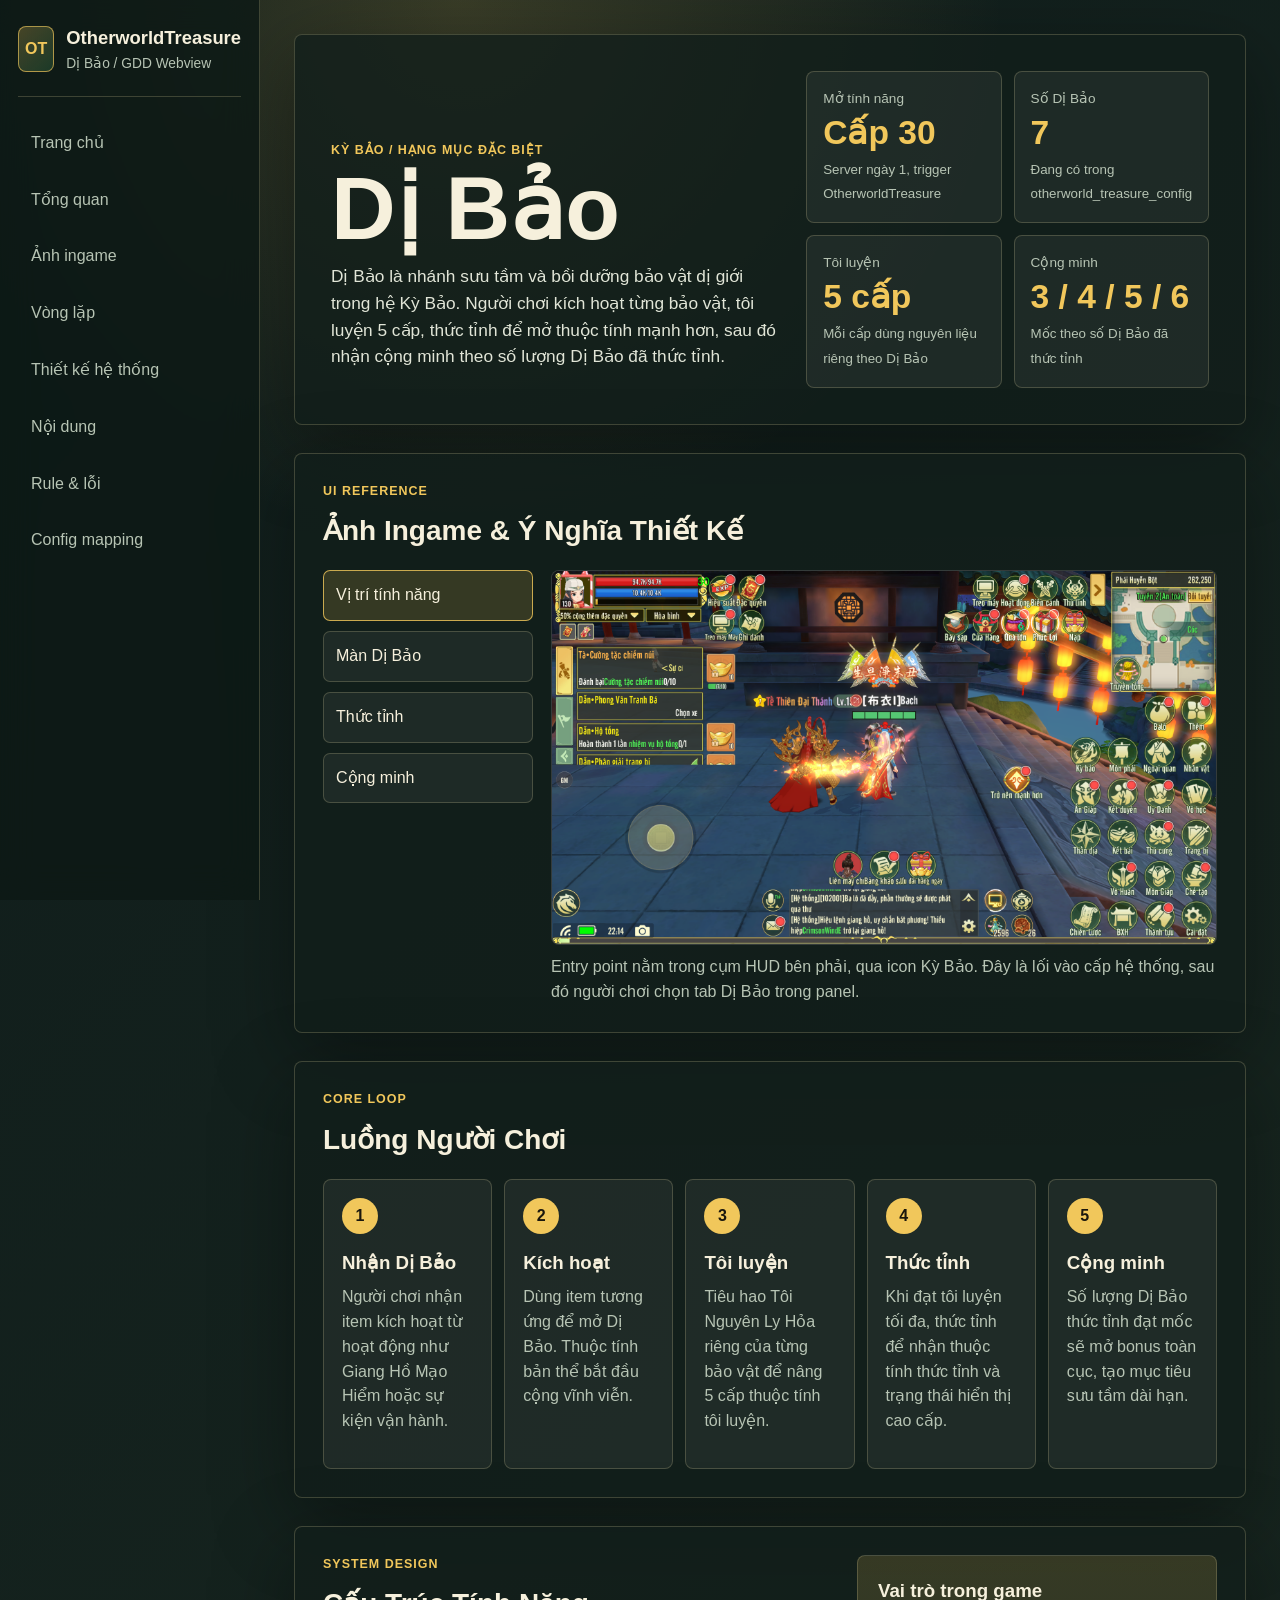
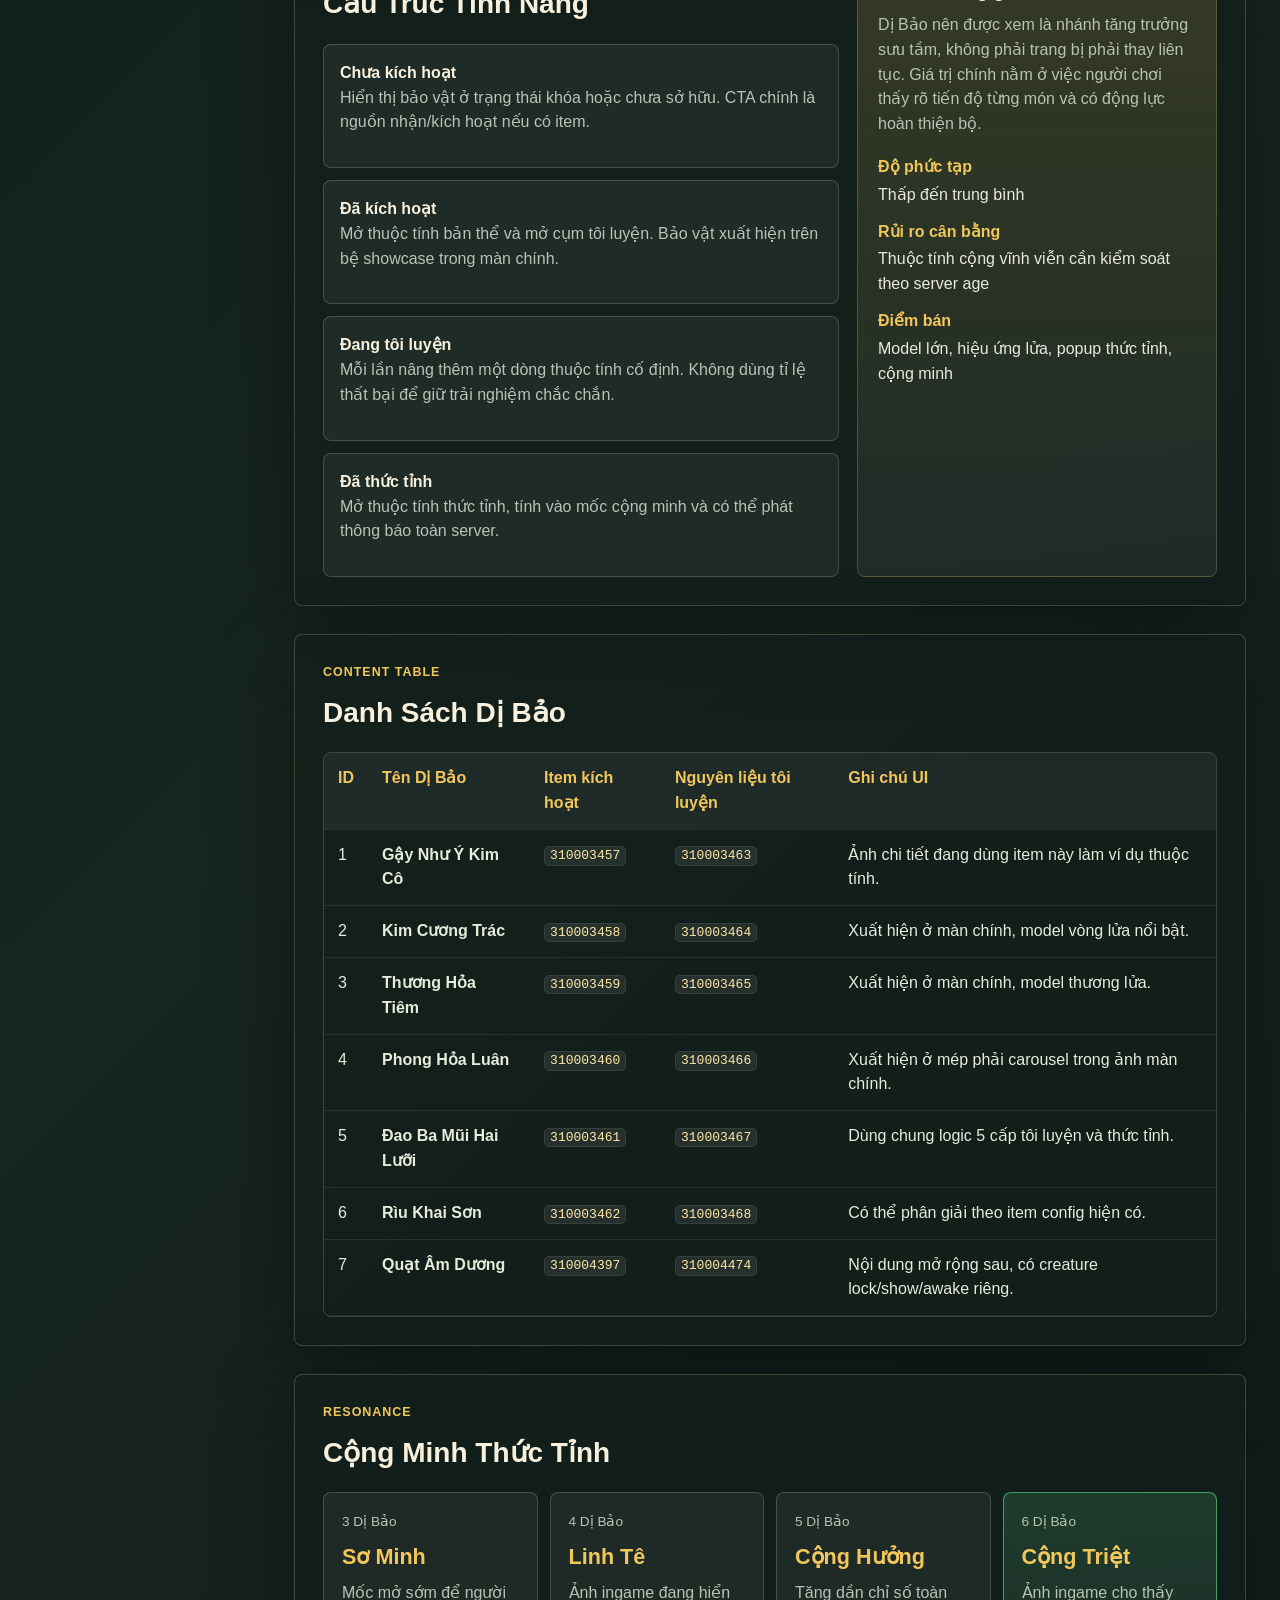
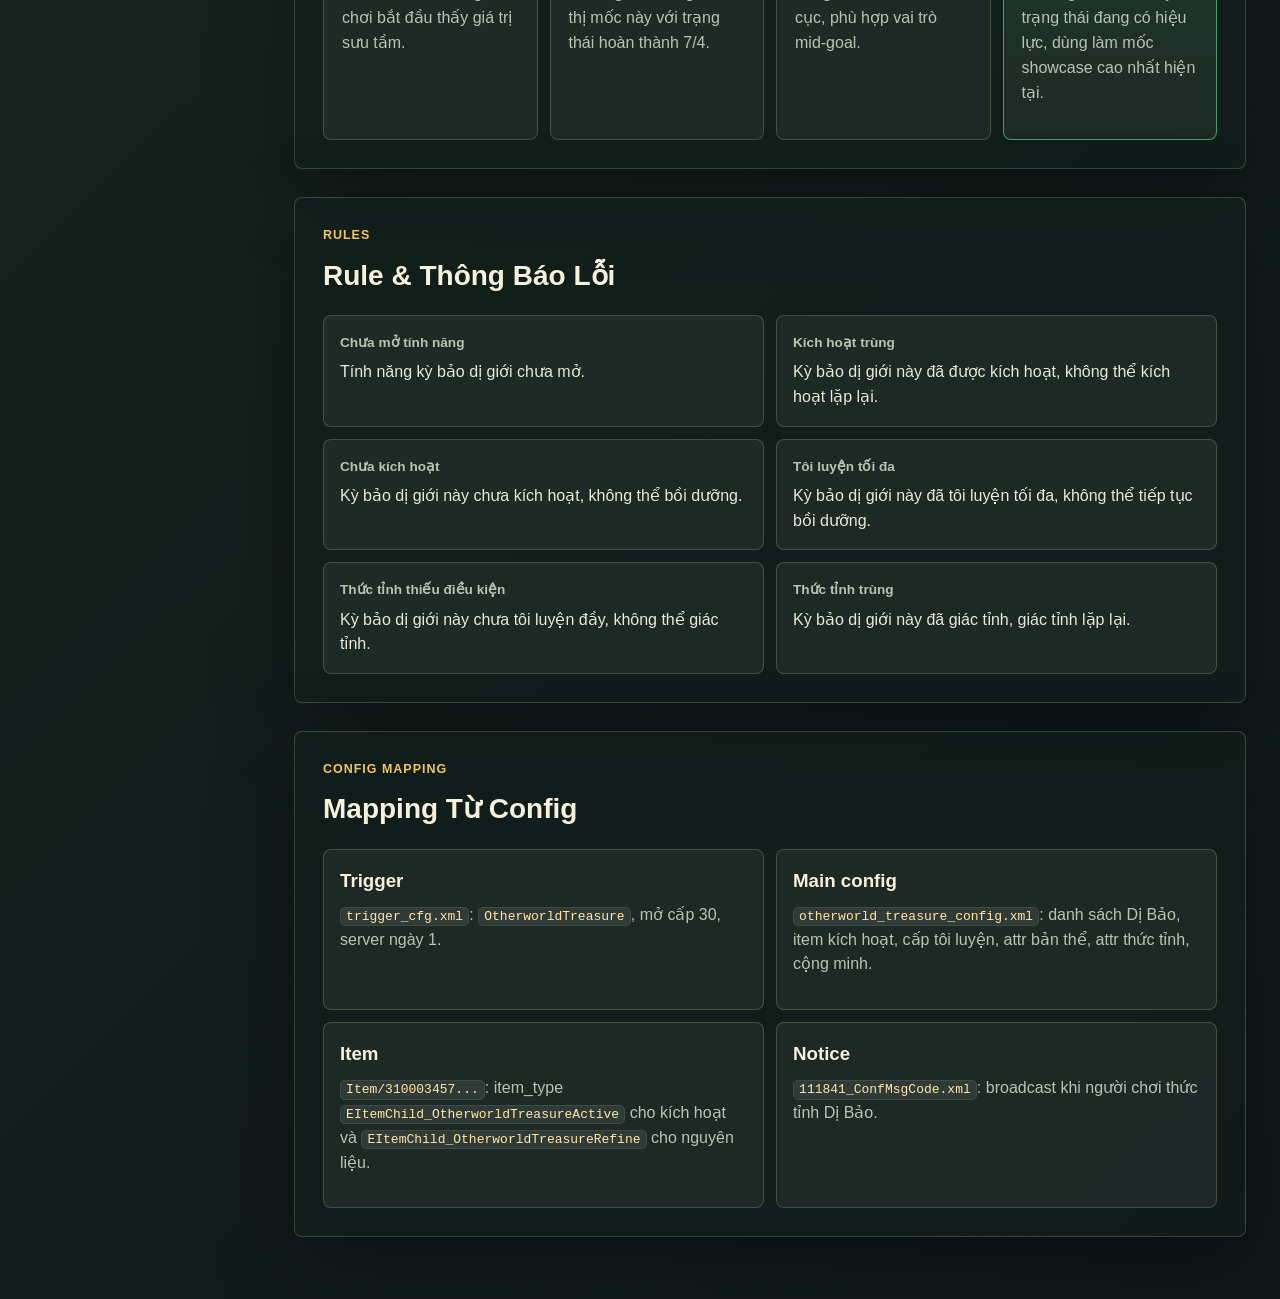
==== pages/OtherworldTreasure.html @ 92ad9c7a "Add internal GDD library" ====
<!doctype html>
<html lang="vi">
<head>
  <meta charset="utf-8">
  <meta name="viewport" content="width=device-width, initial-scale=1">
  <title>GDD Webview - OtherworldTreasure</title>
  <link rel="stylesheet" href="../assets/styles.css">
</head>
<body>
  <aside class="sidebar" aria-label="Điều hướng GDD">
    <div class="brand">
      <span class="brand-mark">OT</span>
      <div>
        <strong>OtherworldTreasure</strong>
        <span>Dị Bảo / GDD Webview</span>
      </div>
    </div>
    <nav>
      <a href="../index.html">Trang chủ</a>
      <a href="#overview">Tổng quan</a>
      <a href="#screens">Ảnh ingame</a>
      <a href="#loop">Vòng lặp</a>
      <a href="#systems">Thiết kế hệ thống</a>
      <a href="#content">Nội dung</a>
      <a href="#rules">Rule & lỗi</a>
      <a href="#implementation">Config mapping</a>
    </nav>
  </aside>

  <main>
    <section id="overview" class="hero">
      <div class="hero-copy">
        <p class="eyebrow">Kỳ Bảo / Hạng mục đặc biệt</p>
        <h1>Dị Bảo</h1>
        <p class="lead">
          Dị Bảo là nhánh sưu tầm và bồi dưỡng bảo vật dị giới trong hệ Kỳ Bảo.
          Người chơi kích hoạt từng bảo vật, tôi luyện 5 cấp, thức tỉnh để mở thuộc tính mạnh hơn,
          sau đó nhận cộng minh theo số lượng Dị Bảo đã thức tỉnh.
        </p>
      </div>
      <div class="fact-grid">
        <article>
          <span>Mở tính năng</span>
          <strong>Cấp 30</strong>
          <small>Server ngày 1, trigger OtherworldTreasure</small>
        </article>
        <article>
          <span>Số Dị Bảo</span>
          <strong>7</strong>
          <small>Đang có trong otherworld_treasure_config</small>
        </article>
        <article>
          <span>Tôi luyện</span>
          <strong>5 cấp</strong>
          <small>Mỗi cấp dùng nguyên liệu riêng theo Dị Bảo</small>
        </article>
        <article>
          <span>Cộng minh</span>
          <strong>3 / 4 / 5 / 6</strong>
          <small>Mốc theo số Dị Bảo đã thức tỉnh</small>
        </article>
      </div>
    </section>

    <section id="screens" class="section">
      <div class="section-head">
        <p class="eyebrow">UI reference</p>
        <h2>Ảnh Ingame & Ý Nghĩa Thiết Kế</h2>
      </div>
      <div class="screen-layout">
        <div class="shot-picker" role="tablist" aria-label="Chọn ảnh ingame">
          <button class="shot-tab is-active" data-shot="entry" type="button">Vị trí tính năng</button>
          <button class="shot-tab" data-shot="main" type="button">Màn Dị Bảo</button>
          <button class="shot-tab" data-shot="awake" type="button">Thức tỉnh</button>
          <button class="shot-tab" data-shot="resonance" type="button">Cộng minh</button>
        </div>
        <figure class="screen-preview">
          <img id="screenImage" src="../Dị bảo/Kỳ bảo_Vị trí tính năng.png" alt="Vị trí mở tính năng Dị Bảo trong HUD Kỳ Bảo">
          <figcaption id="screenCaption">
            Entry point nằm trong cụm HUD bên phải, qua icon Kỳ Bảo. Đây là lối vào cấp hệ thống, sau đó người chơi chọn tab Dị Bảo trong panel.
          </figcaption>
        </figure>
      </div>
    </section>

    <section id="loop" class="section">
      <div class="section-head">
        <p class="eyebrow">Core loop</p>
        <h2>Luồng Người Chơi</h2>
      </div>
      <div class="flow">
        <article>
          <span>1</span>
          <h3>Nhận Dị Bảo</h3>
          <p>Người chơi nhận item kích hoạt từ hoạt động như Giang Hồ Mạo Hiểm hoặc sự kiện vận hành.</p>
        </article>
        <article>
          <span>2</span>
          <h3>Kích hoạt</h3>
          <p>Dùng item tương ứng để mở Dị Bảo. Thuộc tính bản thể bắt đầu cộng vĩnh viễn.</p>
        </article>
        <article>
          <span>3</span>
          <h3>Tôi luyện</h3>
          <p>Tiêu hao Tôi Nguyên Ly Hỏa riêng của từng bảo vật để nâng 5 cấp thuộc tính tôi luyện.</p>
        </article>
        <article>
          <span>4</span>
          <h3>Thức tỉnh</h3>
          <p>Khi đạt tôi luyện tối đa, thức tỉnh để nhận thuộc tính thức tỉnh và trạng thái hiển thị cao cấp.</p>
        </article>
        <article>
          <span>5</span>
          <h3>Cộng minh</h3>
          <p>Số lượng Dị Bảo thức tỉnh đạt mốc sẽ mở bonus toàn cục, tạo mục tiêu sưu tầm dài hạn.</p>
        </article>
      </div>
    </section>

    <section id="systems" class="section split">
      <div>
        <div class="section-head">
          <p class="eyebrow">System design</p>
          <h2>Cấu Trúc Tính Năng</h2>
        </div>
        <div class="state-list">
          <article>
            <strong>Chưa kích hoạt</strong>
            <p>Hiển thị bảo vật ở trạng thái khóa hoặc chưa sở hữu. CTA chính là nguồn nhận/kích hoạt nếu có item.</p>
          </article>
          <article>
            <strong>Đã kích hoạt</strong>
            <p>Mở thuộc tính bản thể và mở cụm tôi luyện. Bảo vật xuất hiện trên bệ showcase trong màn chính.</p>
          </article>
          <article>
            <strong>Đang tôi luyện</strong>
            <p>Mỗi lần nâng thêm một dòng thuộc tính cố định. Không dùng tỉ lệ thất bại để giữ trải nghiệm chắc chắn.</p>
          </article>
          <article>
            <strong>Đã thức tỉnh</strong>
            <p>Mở thuộc tính thức tỉnh, tính vào mốc cộng minh và có thể phát thông báo toàn server.</p>
          </article>
        </div>
      </div>
      <aside class="design-note">
        <h3>Vai trò trong game</h3>
        <p>
          Dị Bảo nên được xem là nhánh tăng trưởng sưu tầm, không phải trang bị phải thay liên tục.
          Giá trị chính nằm ở việc người chơi thấy rõ tiến độ từng món và có động lực hoàn thiện bộ.
        </p>
        <dl>
          <div><dt>Độ phức tạp</dt><dd>Thấp đến trung bình</dd></div>
          <div><dt>Rủi ro cân bằng</dt><dd>Thuộc tính cộng vĩnh viễn cần kiểm soát theo server age</dd></div>
          <div><dt>Điểm bán</dt><dd>Model lớn, hiệu ứng lửa, popup thức tỉnh, cộng minh</dd></div>
        </dl>
      </aside>
    </section>

    <section id="content" class="section">
      <div class="section-head">
        <p class="eyebrow">Content table</p>
        <h2>Danh Sách Dị Bảo</h2>
      </div>
      <div class="table-wrap">
        <table>
          <thead>
            <tr>
              <th>ID</th>
              <th>Tên Dị Bảo</th>
              <th>Item kích hoạt</th>
              <th>Nguyên liệu tôi luyện</th>
              <th>Ghi chú UI</th>
            </tr>
          </thead>
          <tbody id="treasureRows"></tbody>
        </table>
      </div>
    </section>

    <section class="section">
      <div class="section-head">
        <p class="eyebrow">Resonance</p>
        <h2>Cộng Minh Thức Tỉnh</h2>
      </div>
      <div class="resonance-grid">
        <article>
          <span>3 Dị Bảo</span>
          <strong>Sơ Minh</strong>
          <p>Mốc mở sớm để người chơi bắt đầu thấy giá trị sưu tầm.</p>
        </article>
        <article>
          <span>4 Dị Bảo</span>
          <strong>Linh Tê</strong>
          <p>Ảnh ingame đang hiển thị mốc này với trạng thái hoàn thành 7/4.</p>
        </article>
        <article>
          <span>5 Dị Bảo</span>
          <strong>Cộng Hưởng</strong>
          <p>Tăng dần chỉ số toàn cục, phù hợp vai trò mid-goal.</p>
        </article>
        <article class="highlight">
          <span>6 Dị Bảo</span>
          <strong>Cộng Triệt</strong>
          <p>Ảnh ingame cho thấy trạng thái đang có hiệu lực, dùng làm mốc showcase cao nhất hiện tại.</p>
        </article>
      </div>
    </section>

    <section id="rules" class="section">
      <div class="section-head">
        <p class="eyebrow">Rules</p>
        <h2>Rule & Thông Báo Lỗi</h2>
      </div>
      <div class="rule-grid">
        <article><strong>Chưa mở tính năng</strong><span>Tính năng kỳ bảo dị giới chưa mở.</span></article>
        <article><strong>Kích hoạt trùng</strong><span>Kỳ bảo dị giới này đã được kích hoạt, không thể kích hoạt lặp lại.</span></article>
        <article><strong>Chưa kích hoạt</strong><span>Kỳ bảo dị giới này chưa kích hoạt, không thể bồi dưỡng.</span></article>
        <article><strong>Tôi luyện tối đa</strong><span>Kỳ bảo dị giới này đã tôi luyện tối đa, không thể tiếp tục bồi dưỡng.</span></article>
        <article><strong>Thức tỉnh thiếu điều kiện</strong><span>Kỳ bảo dị giới này chưa tôi luyện đầy, không thể giác tỉnh.</span></article>
        <article><strong>Thức tỉnh trùng</strong><span>Kỳ bảo dị giới này đã giác tỉnh, giác tỉnh lặp lại.</span></article>
      </div>
    </section>

    <section id="implementation" class="section">
      <div class="section-head">
        <p class="eyebrow">Config mapping</p>
        <h2>Mapping Từ Config</h2>
      </div>
      <div class="mapping">
        <article>
          <h3>Trigger</h3>
          <p><code>trigger_cfg.xml</code>: <code>OtherworldTreasure</code>, mở cấp 30, server ngày 1.</p>
        </article>
        <article>
          <h3>Main config</h3>
          <p><code>otherworld_treasure_config.xml</code>: danh sách Dị Bảo, item kích hoạt, cấp tôi luyện, attr bản thể, attr thức tỉnh, cộng minh.</p>
        </article>
        <article>
          <h3>Item</h3>
          <p><code>Item/310003457...</code>: item_type <code>EItemChild_OtherworldTreasureActive</code> cho kích hoạt và <code>EItemChild_OtherworldTreasureRefine</code> cho nguyên liệu.</p>
        </article>
        <article>
          <h3>Notice</h3>
          <p><code>111841_ConfMsgCode.xml</code>: broadcast khi người chơi thức tỉnh Dị Bảo.</p>
        </article>
      </div>
    </section>
  </main>

  <script src="../assets/script.js"></script>
</body>
</html>
---- assets/styles.css ----
:root {
  --bg: #101815;
  --surface: #17251f;
  --surface-2: #20352d;
  --line: rgba(229, 214, 159, 0.22);
  --text: #f6f0dc;
  --muted: #b7c4b4;
  --gold: #f1c75b;
  --amber: #ff9d48;
  --green: #57c77d;
  --cyan: #7bbdd8;
  --danger: #ef6a51;
  --shadow: 0 24px 80px rgba(0, 0, 0, 0.36);
}

* {
  box-sizing: border-box;
}

html {
  scroll-behavior: smooth;
}

body {
  margin: 0;
  background:
    radial-gradient(circle at 36% 0%, rgba(241, 199, 91, 0.18), transparent 34rem),
    linear-gradient(135deg, #0f1c1b 0%, #17251f 46%, #0f1719 100%);
  color: var(--text);
  font-family: "Segoe UI", Arial, sans-serif;
  line-height: 1.55;
}

a {
  color: inherit;
}

code {
  color: #ffe7a7;
  background: rgba(255, 255, 255, 0.08);
  border: 1px solid rgba(255, 255, 255, 0.08);
  border-radius: 5px;
  padding: 0.08rem 0.32rem;
}

.sidebar {
  position: fixed;
  inset: 0 auto 0 0;
  width: 260px;
  padding: 24px 18px;
  border-right: 1px solid var(--line);
  background: rgba(13, 25, 21, 0.82);
  backdrop-filter: blur(18px);
  z-index: 10;
}

.brand {
  display: flex;
  gap: 12px;
  align-items: center;
  padding-bottom: 22px;
  border-bottom: 1px solid var(--line);
}

.brand-mark {
  display: grid;
  place-items: center;
  width: 46px;
  height: 46px;
  border: 1px solid rgba(241, 199, 91, 0.65);
  border-radius: 8px;
  background: linear-gradient(135deg, rgba(241, 199, 91, 0.25), rgba(87, 199, 125, 0.18));
  color: var(--gold);
  font-weight: 800;
}

.brand strong {
  display: block;
  font-size: 1.15rem;
}

.brand span:last-child {
  display: block;
  color: var(--muted);
  font-size: 0.86rem;
}

nav {
  display: grid;
  gap: 8px;
  margin-top: 22px;
}

nav a {
  text-decoration: none;
  color: var(--muted);
  padding: 11px 12px;
  border: 1px solid transparent;
  border-radius: 7px;
}

nav a:hover,
nav a:focus-visible {
  color: var(--text);
  border-color: var(--line);
  background: rgba(255, 255, 255, 0.06);
  outline: none;
}

main {
  margin-left: 260px;
  padding: 34px;
}

.home-main {
  min-height: 100vh;
  margin-left: 0;
  display: grid;
  place-items: center;
}

.home-hero {
  align-items: center;
}

.library-card {
  display: block;
  min-height: 220px;
  padding: 24px;
  border: 1px solid rgba(241, 199, 91, 0.62);
  border-radius: 8px;
  background:
    linear-gradient(150deg, rgba(241, 199, 91, 0.18), rgba(87, 199, 125, 0.12)),
    rgba(255, 255, 255, 0.055);
  color: var(--text);
  text-decoration: none;
  transition: transform 0.18s ease, border-color 0.18s ease, background 0.18s ease;
}

.library-card:hover,
.library-card:focus-visible {
  transform: translateY(-2px);
  border-color: var(--gold);
  background:
    linear-gradient(150deg, rgba(241, 199, 91, 0.28), rgba(87, 199, 125, 0.16)),
    rgba(255, 255, 255, 0.07);
  outline: none;
}

.library-card span {
  display: block;
  color: var(--muted);
  font-size: 0.85rem;
}

.library-card strong {
  display: block;
  margin: 10px 0;
  color: var(--gold);
  font-size: 2rem;
  line-height: 1.08;
  overflow-wrap: anywhere;
}

.library-card small {
  color: #e0e5d7;
}

.hero,
.section {
  max-width: 1180px;
  margin: 0 auto 28px;
  border: 1px solid var(--line);
  border-radius: 8px;
  background: rgba(18, 31, 27, 0.8);
  box-shadow: var(--shadow);
}

.hero {
  display: grid;
  grid-template-columns: minmax(0, 1.05fr) minmax(360px, 0.95fr);
  gap: 30px;
  align-items: end;
  padding: 36px;
}

.eyebrow {
  margin: 0 0 8px;
  color: var(--gold);
  font-size: 0.78rem;
  font-weight: 800;
  letter-spacing: 0.08em;
  text-transform: uppercase;
}

h1,
h2,
h3,
p {
  margin-top: 0;
}

h1 {
  margin-bottom: 14px;
  font-size: clamp(3rem, 7vw, 6.5rem);
  line-height: 0.9;
  letter-spacing: 0;
}

h2 {
  margin-bottom: 0;
  font-size: 1.75rem;
  letter-spacing: 0;
}

h3 {
  margin-bottom: 8px;
}

.lead {
  max-width: 760px;
  color: #e1e5d7;
  font-size: 1.08rem;
}

.fact-grid {
  display: grid;
  grid-template-columns: repeat(2, minmax(0, 1fr));
  gap: 12px;
}

.fact-grid article,
.flow article,
.state-list article,
.design-note,
.resonance-grid article,
.rule-grid article,
.mapping article {
  border: 1px solid var(--line);
  border-radius: 8px;
  background: rgba(255, 255, 255, 0.055);
}

.fact-grid article {
  min-height: 128px;
  padding: 16px;
}

.fact-grid span,
.resonance-grid span,
.rule-grid strong {
  display: block;
  color: var(--muted);
  font-size: 0.85rem;
}

.fact-grid strong {
  display: block;
  margin: 7px 0;
  color: var(--gold);
  font-size: 2.1rem;
  line-height: 1;
}

.fact-grid small {
  color: var(--muted);
}

.section {
  padding: 28px;
}

.section-head {
  margin-bottom: 18px;
}

.screen-layout {
  display: grid;
  grid-template-columns: 210px minmax(0, 1fr);
  gap: 18px;
}

.shot-picker {
  display: grid;
  align-content: start;
  gap: 10px;
}

.shot-tab {
  width: 100%;
  min-height: 48px;
  border: 1px solid var(--line);
  border-radius: 7px;
  background: rgba(255, 255, 255, 0.055);
  color: var(--text);
  font: inherit;
  text-align: left;
  padding: 12px;
  cursor: pointer;
}

.shot-tab:hover,
.shot-tab:focus-visible,
.shot-tab.is-active {
  border-color: rgba(241, 199, 91, 0.8);
  background: rgba(241, 199, 91, 0.16);
  outline: none;
}

.screen-preview {
  margin: 0;
}

.screen-preview img {
  display: block;
  width: 100%;
  aspect-ratio: 16 / 9;
  object-fit: cover;
  border: 1px solid rgba(255, 255, 255, 0.16);
  border-radius: 8px;
  background: #0d1514;
}

.screen-preview figcaption {
  margin-top: 10px;
  color: var(--muted);
}

.flow {
  display: grid;
  grid-template-columns: repeat(5, minmax(0, 1fr));
  gap: 12px;
}

.flow article {
  position: relative;
  min-height: 190px;
  padding: 18px;
}

.flow span {
  display: grid;
  place-items: center;
  width: 36px;
  height: 36px;
  margin-bottom: 14px;
  border-radius: 50%;
  background: var(--gold);
  color: #1b170d;
  font-weight: 900;
}

.flow p,
.state-list p,
.design-note p,
.resonance-grid p,
.mapping p {
  color: var(--muted);
}

.split {
  display: grid;
  grid-template-columns: minmax(0, 1fr) 360px;
  gap: 18px;
}

.state-list {
  display: grid;
  gap: 12px;
}

.state-list article,
.mapping article {
  padding: 16px;
}

.design-note {
  padding: 20px;
  background:
    linear-gradient(180deg, rgba(241, 199, 91, 0.16), rgba(255, 255, 255, 0.055));
}

.design-note dl {
  display: grid;
  gap: 12px;
  margin: 18px 0 0;
}

.design-note div {
  display: grid;
  gap: 3px;
}

.design-note dt {
  color: var(--gold);
  font-weight: 800;
}

.design-note dd {
  margin: 0;
  color: #e8eadc;
}

.table-wrap {
  overflow-x: auto;
  border: 1px solid var(--line);
  border-radius: 8px;
}

table {
  width: 100%;
  border-collapse: collapse;
  min-width: 820px;
}

th,
td {
  padding: 13px 14px;
  border-bottom: 1px solid rgba(255, 255, 255, 0.09);
  text-align: left;
  vertical-align: top;
}

th {
  color: var(--gold);
  background: rgba(255, 255, 255, 0.055);
}

td {
  color: #e7ebdc;
}

tbody tr:hover {
  background: rgba(255, 255, 255, 0.045);
}

.resonance-grid {
  display: grid;
  grid-template-columns: repeat(4, minmax(0, 1fr));
  gap: 12px;
}

.resonance-grid article {
  min-height: 160px;
  padding: 18px;
}

.resonance-grid strong {
  display: block;
  margin: 8px 0;
  color: var(--gold);
  font-size: 1.35rem;
}

.resonance-grid .highlight {
  border-color: rgba(87, 199, 125, 0.72);
  background: linear-gradient(180deg, rgba(87, 199, 125, 0.18), rgba(255, 255, 255, 0.055));
}

.rule-grid,
.mapping {
  display: grid;
  grid-template-columns: repeat(2, minmax(0, 1fr));
  gap: 12px;
}

.rule-grid article {
  padding: 16px;
}

.rule-grid span {
  display: block;
  margin-top: 7px;
  color: #e5eadb;
}

@media (max-width: 1100px) {
  .sidebar {
    position: static;
    width: auto;
  }

  nav {
    grid-template-columns: repeat(4, minmax(0, 1fr));
  }

  main {
    margin-left: 0;
    padding: 20px;
  }

  .hero,
  .split {
    grid-template-columns: 1fr;
  }

  .flow,
  .resonance-grid {
    grid-template-columns: repeat(2, minmax(0, 1fr));
  }
}

@media (max-width: 760px) {
  .sidebar {
    padding: 18px;
  }

  nav,
  .fact-grid,
  .flow,
  .screen-layout,
  .resonance-grid,
  .rule-grid,
  .mapping {
    grid-template-columns: 1fr;
  }

  main {
    padding: 14px;
  }

  .hero,
  .section {
    padding: 18px;
  }

  h1 {
    font-size: 3rem;
  }

  .screen-preview img {
    aspect-ratio: 16 / 10;
  }
}
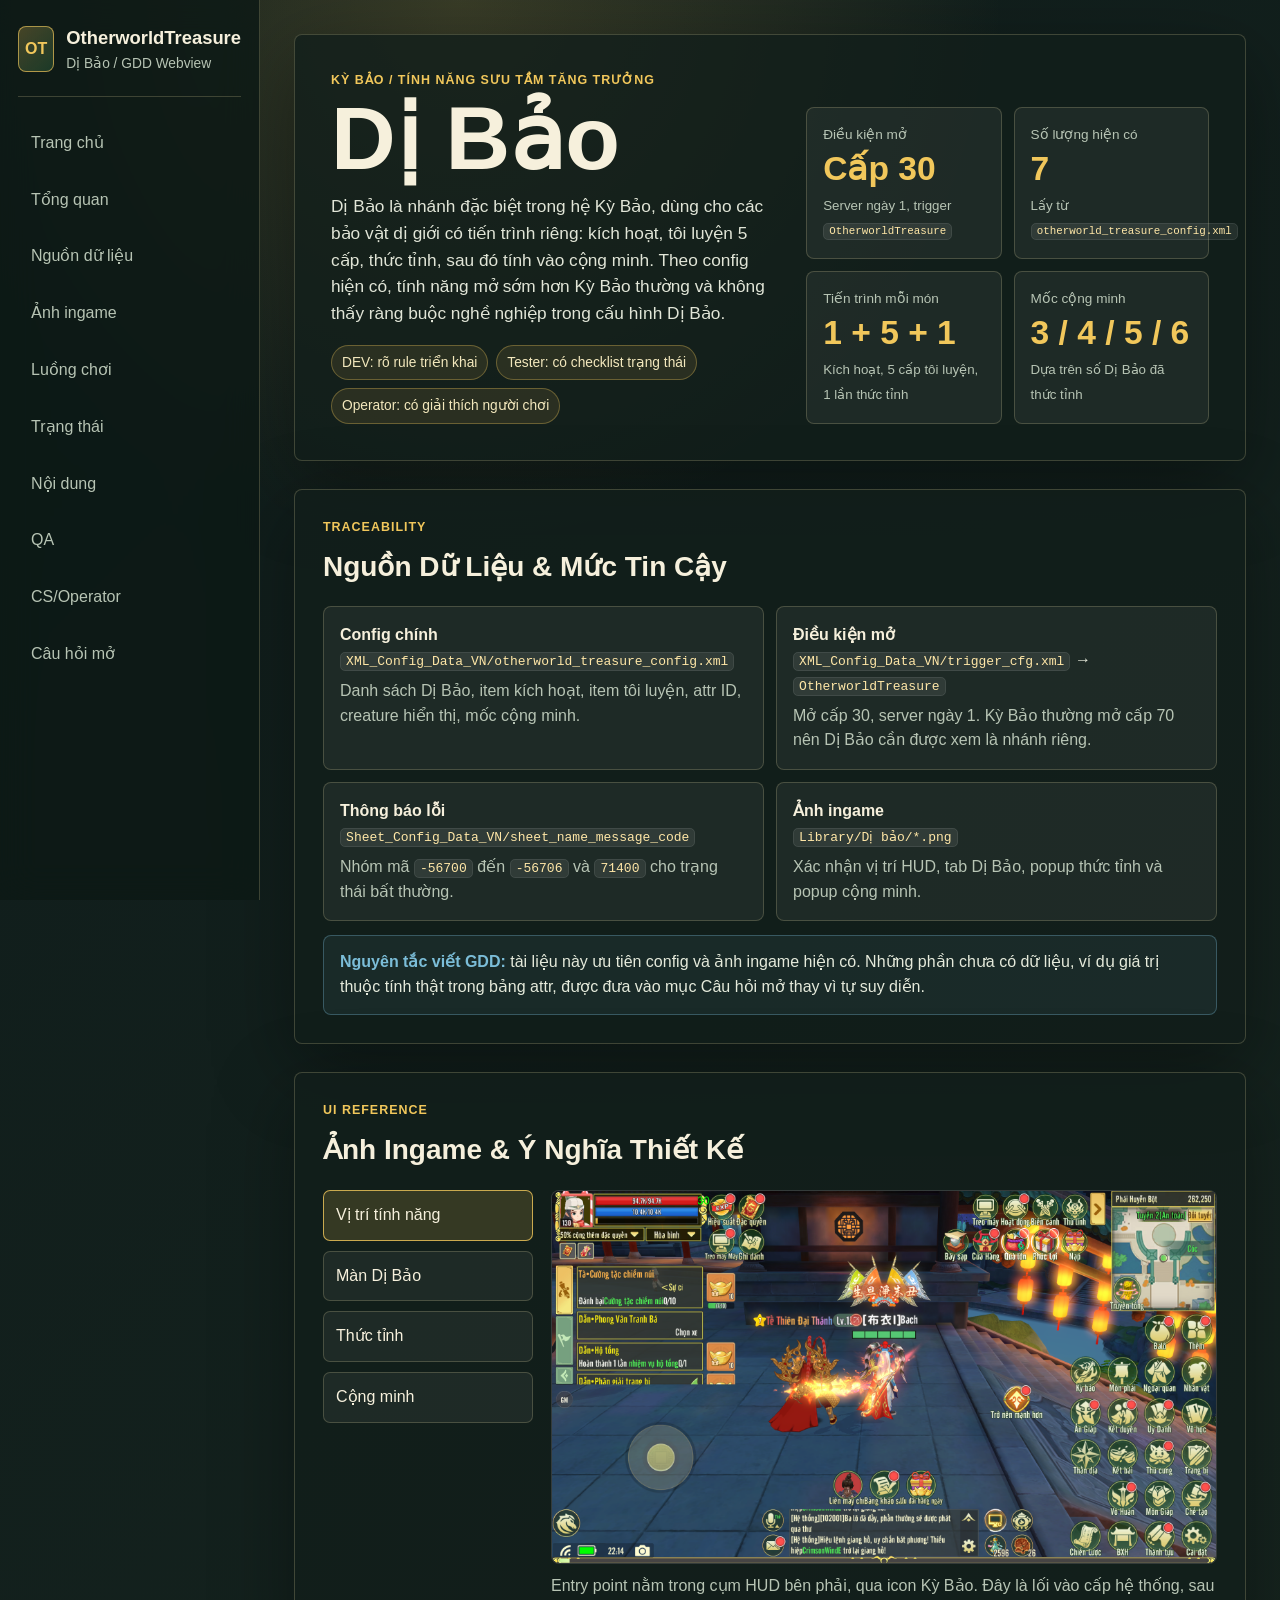
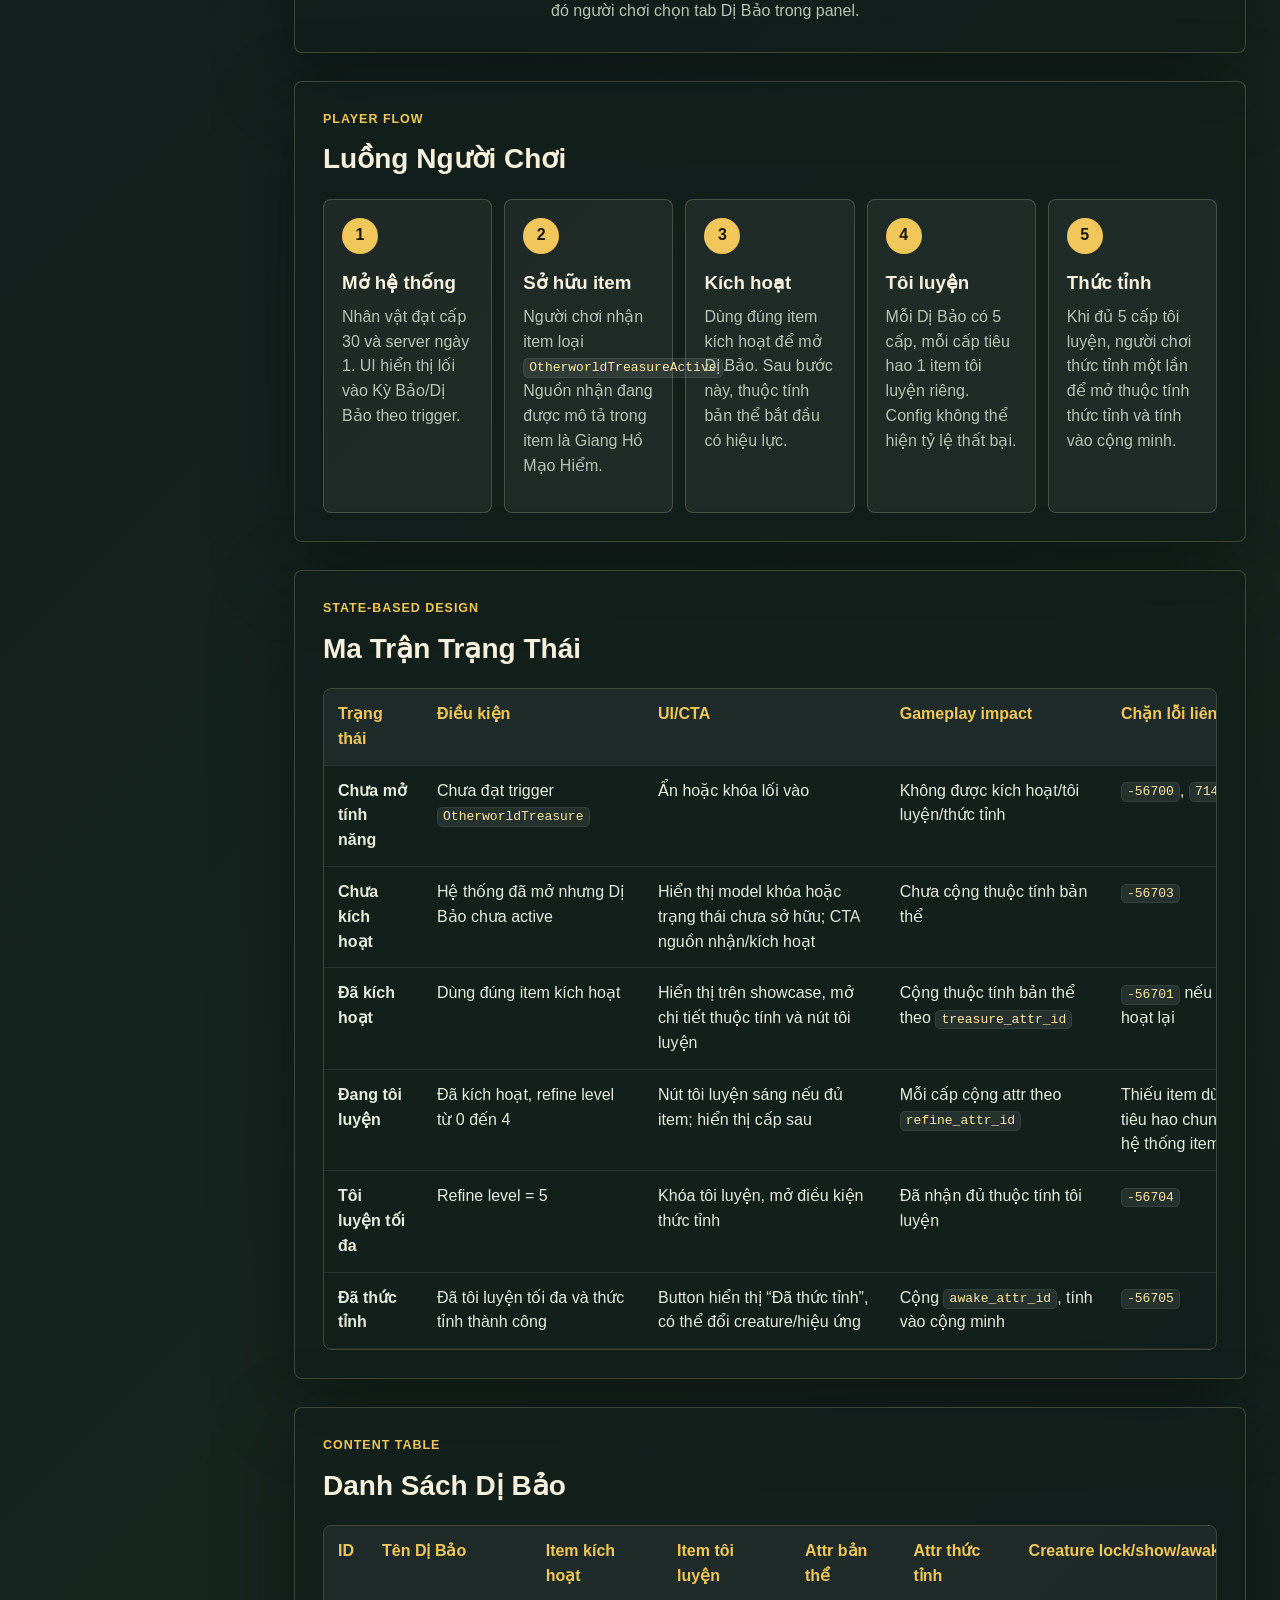
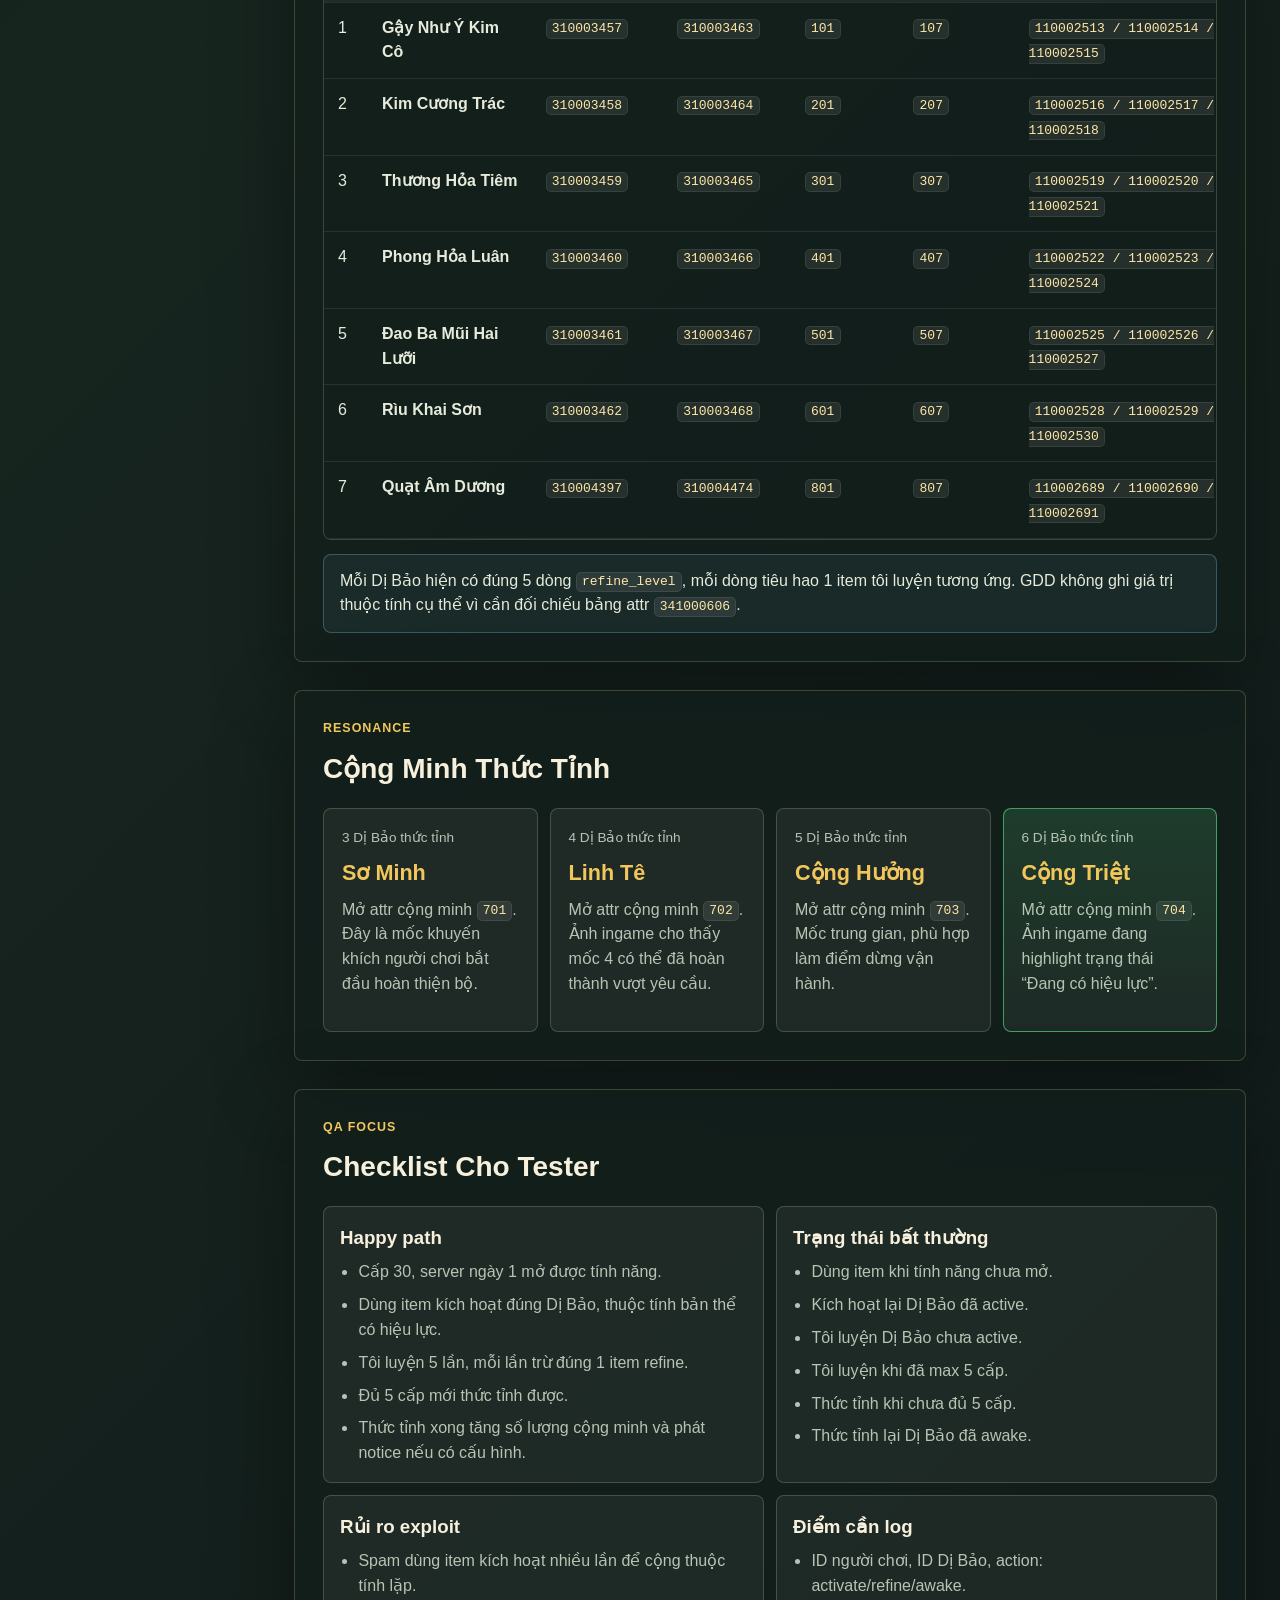
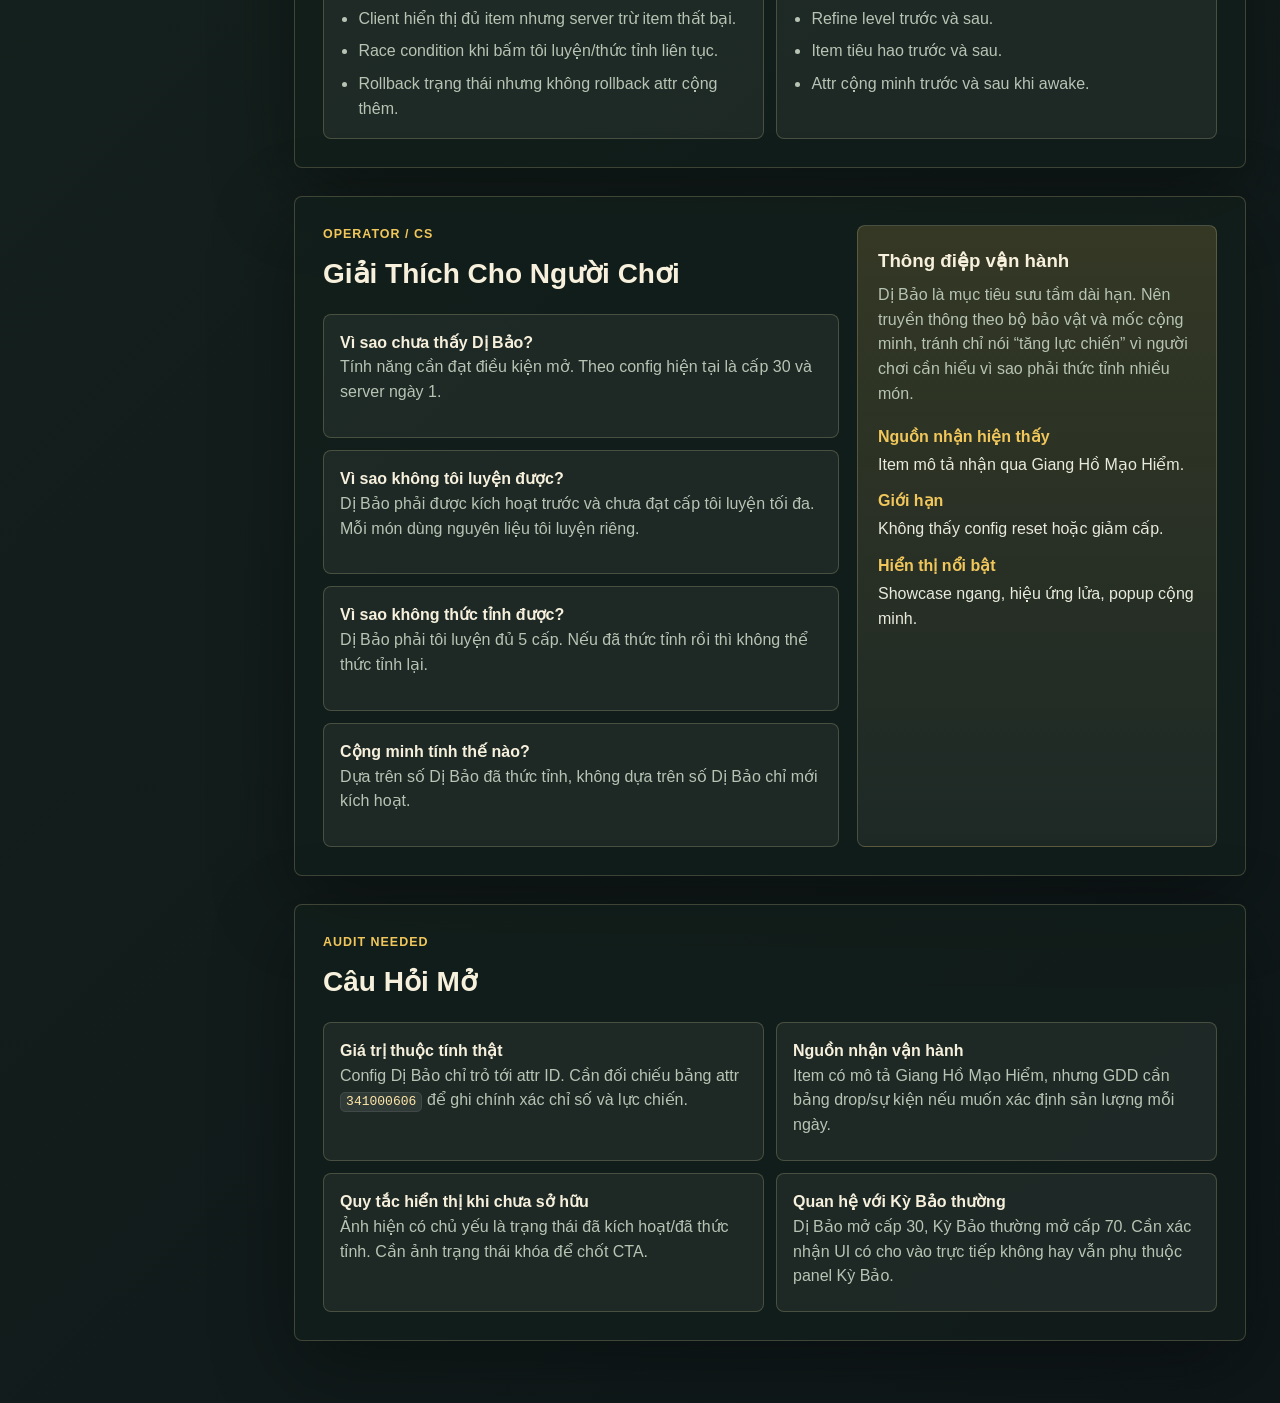
==== commit 8a295c92: "Improve OtherworldTreasure GDD" ====
--- a/pages/OtherworldTreasure.html
+++ b/pages/OtherworldTreasure.html
@@ -18,47 +18,88 @@
     <nav>
       <a href="../index.html">Trang chủ</a>
       <a href="#overview">Tổng quan</a>
+      <a href="#source">Nguồn dữ liệu</a>
       <a href="#screens">Ảnh ingame</a>
-      <a href="#loop">Vòng lặp</a>
-      <a href="#systems">Thiết kế hệ thống</a>
+      <a href="#flow">Luồng chơi</a>
+      <a href="#states">Trạng thái</a>
       <a href="#content">Nội dung</a>
-      <a href="#rules">Rule & lỗi</a>
-      <a href="#implementation">Config mapping</a>
+      <a href="#qa">QA</a>
+      <a href="#ops">CS/Operator</a>
+      <a href="#open">Câu hỏi mở</a>
     </nav>
   </aside>
 
   <main>
     <section id="overview" class="hero">
       <div class="hero-copy">
-        <p class="eyebrow">Kỳ Bảo / Hạng mục đặc biệt</p>
+        <p class="eyebrow">Kỳ Bảo / Tính năng sưu tầm tăng trưởng</p>
         <h1>Dị Bảo</h1>
         <p class="lead">
-          Dị Bảo là nhánh sưu tầm và bồi dưỡng bảo vật dị giới trong hệ Kỳ Bảo.
-          Người chơi kích hoạt từng bảo vật, tôi luyện 5 cấp, thức tỉnh để mở thuộc tính mạnh hơn,
-          sau đó nhận cộng minh theo số lượng Dị Bảo đã thức tỉnh.
+          Dị Bảo là nhánh đặc biệt trong hệ Kỳ Bảo, dùng cho các bảo vật dị giới có tiến trình riêng:
+          kích hoạt, tôi luyện 5 cấp, thức tỉnh, sau đó tính vào cộng minh. Theo config hiện có,
+          tính năng mở sớm hơn Kỳ Bảo thường và không thấy ràng buộc nghề nghiệp trong cấu hình Dị Bảo.
         </p>
+        <div class="tag-row">
+          <span>DEV: rõ rule triển khai</span>
+          <span>Tester: có checklist trạng thái</span>
+          <span>Operator: có giải thích người chơi</span>
+        </div>
       </div>
       <div class="fact-grid">
         <article>
-          <span>Mở tính năng</span>
+          <span>Điều kiện mở</span>
           <strong>Cấp 30</strong>
-          <small>Server ngày 1, trigger OtherworldTreasure</small>
-        </article>
-        <article>
-          <span>Số Dị Bảo</span>
+          <small>Server ngày 1, trigger <code>OtherworldTreasure</code></small>
+        </article>
+        <article>
+          <span>Số lượng hiện có</span>
           <strong>7</strong>
-          <small>Đang có trong otherworld_treasure_config</small>
-        </article>
-        <article>
-          <span>Tôi luyện</span>
-          <strong>5 cấp</strong>
-          <small>Mỗi cấp dùng nguyên liệu riêng theo Dị Bảo</small>
-        </article>
-        <article>
-          <span>Cộng minh</span>
+          <small>Lấy từ <code>otherworld_treasure_config.xml</code></small>
+        </article>
+        <article>
+          <span>Tiến trình mỗi món</span>
+          <strong>1 + 5 + 1</strong>
+          <small>Kích hoạt, 5 cấp tôi luyện, 1 lần thức tỉnh</small>
+        </article>
+        <article>
+          <span>Mốc cộng minh</span>
           <strong>3 / 4 / 5 / 6</strong>
-          <small>Mốc theo số Dị Bảo đã thức tỉnh</small>
-        </article>
+          <small>Dựa trên số Dị Bảo đã thức tỉnh</small>
+        </article>
+      </div>
+    </section>
+
+    <section id="source" class="section">
+      <div class="section-head">
+        <p class="eyebrow">Traceability</p>
+        <h2>Nguồn Dữ Liệu & Mức Tin Cậy</h2>
+      </div>
+      <div class="source-grid">
+        <article>
+          <strong>Config chính</strong>
+          <p><code>XML_Config_Data_VN/otherworld_treasure_config.xml</code></p>
+          <span>Danh sách Dị Bảo, item kích hoạt, item tôi luyện, attr ID, creature hiển thị, mốc cộng minh.</span>
+        </article>
+        <article>
+          <strong>Điều kiện mở</strong>
+          <p><code>XML_Config_Data_VN/trigger_cfg.xml</code> → <code>OtherworldTreasure</code></p>
+          <span>Mở cấp 30, server ngày 1. Kỳ Bảo thường mở cấp 70 nên Dị Bảo cần được xem là nhánh riêng.</span>
+        </article>
+        <article>
+          <strong>Thông báo lỗi</strong>
+          <p><code>Sheet_Config_Data_VN/sheet_name_message_code</code></p>
+          <span>Nhóm mã <code>-56700</code> đến <code>-56706</code> và <code>71400</code> cho trạng thái bất thường.</span>
+        </article>
+        <article>
+          <strong>Ảnh ingame</strong>
+          <p><code>Library/Dị bảo/*.png</code></p>
+          <span>Xác nhận vị trí HUD, tab Dị Bảo, popup thức tỉnh và popup cộng minh.</span>
+        </article>
+      </div>
+      <div class="callout">
+        <strong>Nguyên tắc viết GDD:</strong>
+        tài liệu này ưu tiên config và ảnh ingame hiện có. Những phần chưa có dữ liệu, ví dụ giá trị thuộc tính thật trong bảng attr,
+        được đưa vào mục Câu hỏi mở thay vì tự suy diễn.
       </div>
     </section>
 
@@ -83,165 +124,268 @@
       </div>
     </section>
 
-    <section id="loop" class="section">
-      <div class="section-head">
-        <p class="eyebrow">Core loop</p>
+    <section id="flow" class="section">
+      <div class="section-head">
+        <p class="eyebrow">Player flow</p>
         <h2>Luồng Người Chơi</h2>
       </div>
       <div class="flow">
         <article>
           <span>1</span>
-          <h3>Nhận Dị Bảo</h3>
-          <p>Người chơi nhận item kích hoạt từ hoạt động như Giang Hồ Mạo Hiểm hoặc sự kiện vận hành.</p>
+          <h3>Mở hệ thống</h3>
+          <p>Nhân vật đạt cấp 30 và server ngày 1. UI hiển thị lối vào Kỳ Bảo/Dị Bảo theo trigger.</p>
         </article>
         <article>
           <span>2</span>
+          <h3>Sở hữu item</h3>
+          <p>Người chơi nhận item loại <code>OtherworldTreasureActive</code>. Nguồn nhận đang được mô tả trong item là Giang Hồ Mạo Hiểm.</p>
+        </article>
+        <article>
+          <span>3</span>
           <h3>Kích hoạt</h3>
-          <p>Dùng item tương ứng để mở Dị Bảo. Thuộc tính bản thể bắt đầu cộng vĩnh viễn.</p>
-        </article>
-        <article>
-          <span>3</span>
+          <p>Dùng đúng item kích hoạt để mở Dị Bảo. Sau bước này, thuộc tính bản thể bắt đầu có hiệu lực.</p>
+        </article>
+        <article>
+          <span>4</span>
           <h3>Tôi luyện</h3>
-          <p>Tiêu hao Tôi Nguyên Ly Hỏa riêng của từng bảo vật để nâng 5 cấp thuộc tính tôi luyện.</p>
-        </article>
-        <article>
-          <span>4</span>
+          <p>Mỗi Dị Bảo có 5 cấp, mỗi cấp tiêu hao 1 item tôi luyện riêng. Config không thể hiện tỷ lệ thất bại.</p>
+        </article>
+        <article>
+          <span>5</span>
           <h3>Thức tỉnh</h3>
-          <p>Khi đạt tôi luyện tối đa, thức tỉnh để nhận thuộc tính thức tỉnh và trạng thái hiển thị cao cấp.</p>
-        </article>
-        <article>
-          <span>5</span>
-          <h3>Cộng minh</h3>
-          <p>Số lượng Dị Bảo thức tỉnh đạt mốc sẽ mở bonus toàn cục, tạo mục tiêu sưu tầm dài hạn.</p>
-        </article>
-      </div>
-    </section>
-
-    <section id="systems" class="section split">
+          <p>Khi đủ 5 cấp tôi luyện, người chơi thức tỉnh một lần để mở thuộc tính thức tỉnh và tính vào cộng minh.</p>
+        </article>
+      </div>
+    </section>
+
+    <section id="states" class="section">
+      <div class="section-head">
+        <p class="eyebrow">State-based design</p>
+        <h2>Ma Trận Trạng Thái</h2>
+      </div>
+      <div class="table-wrap">
+        <table>
+          <thead>
+            <tr>
+              <th>Trạng thái</th>
+              <th>Điều kiện</th>
+              <th>UI/CTA</th>
+              <th>Gameplay impact</th>
+              <th>Chặn lỗi liên quan</th>
+            </tr>
+          </thead>
+          <tbody>
+            <tr>
+              <td><strong>Chưa mở tính năng</strong></td>
+              <td>Chưa đạt trigger <code>OtherworldTreasure</code></td>
+              <td>Ẩn hoặc khóa lối vào</td>
+              <td>Không được kích hoạt/tôi luyện/thức tỉnh</td>
+              <td><code>-56700</code>, <code>71400</code></td>
+            </tr>
+            <tr>
+              <td><strong>Chưa kích hoạt</strong></td>
+              <td>Hệ thống đã mở nhưng Dị Bảo chưa active</td>
+              <td>Hiển thị model khóa hoặc trạng thái chưa sở hữu; CTA nguồn nhận/kích hoạt</td>
+              <td>Chưa cộng thuộc tính bản thể</td>
+              <td><code>-56703</code></td>
+            </tr>
+            <tr>
+              <td><strong>Đã kích hoạt</strong></td>
+              <td>Dùng đúng item kích hoạt</td>
+              <td>Hiển thị trên showcase, mở chi tiết thuộc tính và nút tôi luyện</td>
+              <td>Cộng thuộc tính bản thể theo <code>treasure_attr_id</code></td>
+              <td><code>-56701</code> nếu kích hoạt lại</td>
+            </tr>
+            <tr>
+              <td><strong>Đang tôi luyện</strong></td>
+              <td>Đã kích hoạt, refine level từ 0 đến 4</td>
+              <td>Nút tôi luyện sáng nếu đủ item; hiển thị cấp sau</td>
+              <td>Mỗi cấp cộng attr theo <code>refine_attr_id</code></td>
+              <td>Thiếu item dùng rule tiêu hao chung của hệ thống item</td>
+            </tr>
+            <tr>
+              <td><strong>Tôi luyện tối đa</strong></td>
+              <td>Refine level = 5</td>
+              <td>Khóa tôi luyện, mở điều kiện thức tỉnh</td>
+              <td>Đã nhận đủ thuộc tính tôi luyện</td>
+              <td><code>-56704</code></td>
+            </tr>
+            <tr>
+              <td><strong>Đã thức tỉnh</strong></td>
+              <td>Đã tôi luyện tối đa và thức tỉnh thành công</td>
+              <td>Button hiển thị “Đã thức tỉnh”, có thể đổi creature/hiệu ứng</td>
+              <td>Cộng <code>awake_attr_id</code>, tính vào cộng minh</td>
+              <td><code>-56705</code></td>
+            </tr>
+          </tbody>
+        </table>
+      </div>
+    </section>
+
+    <section id="content" class="section">
+      <div class="section-head">
+        <p class="eyebrow">Content table</p>
+        <h2>Danh Sách Dị Bảo</h2>
+      </div>
+      <div class="table-wrap">
+        <table>
+          <thead>
+            <tr>
+              <th>ID</th>
+              <th>Tên Dị Bảo</th>
+              <th>Item kích hoạt</th>
+              <th>Item tôi luyện</th>
+              <th>Attr bản thể</th>
+              <th>Attr thức tỉnh</th>
+              <th>Creature lock/show/awake</th>
+            </tr>
+          </thead>
+          <tbody id="treasureRows"></tbody>
+        </table>
+      </div>
+      <div class="callout">
+        Mỗi Dị Bảo hiện có đúng 5 dòng <code>refine_level</code>, mỗi dòng tiêu hao 1 item tôi luyện tương ứng.
+        GDD không ghi giá trị thuộc tính cụ thể vì cần đối chiếu bảng attr <code>341000606</code>.
+      </div>
+    </section>
+
+    <section class="section">
+      <div class="section-head">
+        <p class="eyebrow">Resonance</p>
+        <h2>Cộng Minh Thức Tỉnh</h2>
+      </div>
+      <div class="resonance-grid">
+        <article>
+          <span>3 Dị Bảo thức tỉnh</span>
+          <strong>Sơ Minh</strong>
+          <p>Mở attr cộng minh <code>701</code>. Đây là mốc khuyến khích người chơi bắt đầu hoàn thiện bộ.</p>
+        </article>
+        <article>
+          <span>4 Dị Bảo thức tỉnh</span>
+          <strong>Linh Tê</strong>
+          <p>Mở attr cộng minh <code>702</code>. Ảnh ingame cho thấy mốc 4 có thể đã hoàn thành vượt yêu cầu.</p>
+        </article>
+        <article>
+          <span>5 Dị Bảo thức tỉnh</span>
+          <strong>Cộng Hưởng</strong>
+          <p>Mở attr cộng minh <code>703</code>. Mốc trung gian, phù hợp làm điểm dừng vận hành.</p>
+        </article>
+        <article class="highlight">
+          <span>6 Dị Bảo thức tỉnh</span>
+          <strong>Cộng Triệt</strong>
+          <p>Mở attr cộng minh <code>704</code>. Ảnh ingame đang highlight trạng thái “Đang có hiệu lực”.</p>
+        </article>
+      </div>
+    </section>
+
+    <section id="qa" class="section">
+      <div class="section-head">
+        <p class="eyebrow">QA focus</p>
+        <h2>Checklist Cho Tester</h2>
+      </div>
+      <div class="qa-grid">
+        <article>
+          <h3>Happy path</h3>
+          <ul>
+            <li>Cấp 30, server ngày 1 mở được tính năng.</li>
+            <li>Dùng item kích hoạt đúng Dị Bảo, thuộc tính bản thể có hiệu lực.</li>
+            <li>Tôi luyện 5 lần, mỗi lần trừ đúng 1 item refine.</li>
+            <li>Đủ 5 cấp mới thức tỉnh được.</li>
+            <li>Thức tỉnh xong tăng số lượng cộng minh và phát notice nếu có cấu hình.</li>
+          </ul>
+        </article>
+        <article>
+          <h3>Trạng thái bất thường</h3>
+          <ul>
+            <li>Dùng item khi tính năng chưa mở.</li>
+            <li>Kích hoạt lại Dị Bảo đã active.</li>
+            <li>Tôi luyện Dị Bảo chưa active.</li>
+            <li>Tôi luyện khi đã max 5 cấp.</li>
+            <li>Thức tỉnh khi chưa đủ 5 cấp.</li>
+            <li>Thức tỉnh lại Dị Bảo đã awake.</li>
+          </ul>
+        </article>
+        <article>
+          <h3>Rủi ro exploit</h3>
+          <ul>
+            <li>Spam dùng item kích hoạt nhiều lần để cộng thuộc tính lặp.</li>
+            <li>Client hiển thị đủ item nhưng server trừ item thất bại.</li>
+            <li>Race condition khi bấm tôi luyện/thức tỉnh liên tục.</li>
+            <li>Rollback trạng thái nhưng không rollback attr cộng thêm.</li>
+          </ul>
+        </article>
+        <article>
+          <h3>Điểm cần log</h3>
+          <ul>
+            <li>ID người chơi, ID Dị Bảo, action: activate/refine/awake.</li>
+            <li>Refine level trước và sau.</li>
+            <li>Item tiêu hao trước và sau.</li>
+            <li>Attr cộng minh trước và sau khi awake.</li>
+          </ul>
+        </article>
+      </div>
+    </section>
+
+    <section id="ops" class="section split">
       <div>
         <div class="section-head">
-          <p class="eyebrow">System design</p>
-          <h2>Cấu Trúc Tính Năng</h2>
+          <p class="eyebrow">Operator / CS</p>
+          <h2>Giải Thích Cho Người Chơi</h2>
         </div>
         <div class="state-list">
           <article>
-            <strong>Chưa kích hoạt</strong>
-            <p>Hiển thị bảo vật ở trạng thái khóa hoặc chưa sở hữu. CTA chính là nguồn nhận/kích hoạt nếu có item.</p>
+            <strong>Vì sao chưa thấy Dị Bảo?</strong>
+            <p>Tính năng cần đạt điều kiện mở. Theo config hiện tại là cấp 30 và server ngày 1.</p>
           </article>
           <article>
-            <strong>Đã kích hoạt</strong>
-            <p>Mở thuộc tính bản thể và mở cụm tôi luyện. Bảo vật xuất hiện trên bệ showcase trong màn chính.</p>
+            <strong>Vì sao không tôi luyện được?</strong>
+            <p>Dị Bảo phải được kích hoạt trước và chưa đạt cấp tôi luyện tối đa. Mỗi món dùng nguyên liệu tôi luyện riêng.</p>
           </article>
           <article>
-            <strong>Đang tôi luyện</strong>
-            <p>Mỗi lần nâng thêm một dòng thuộc tính cố định. Không dùng tỉ lệ thất bại để giữ trải nghiệm chắc chắn.</p>
+            <strong>Vì sao không thức tỉnh được?</strong>
+            <p>Dị Bảo phải tôi luyện đủ 5 cấp. Nếu đã thức tỉnh rồi thì không thể thức tỉnh lại.</p>
           </article>
           <article>
-            <strong>Đã thức tỉnh</strong>
-            <p>Mở thuộc tính thức tỉnh, tính vào mốc cộng minh và có thể phát thông báo toàn server.</p>
+            <strong>Cộng minh tính thế nào?</strong>
+            <p>Dựa trên số Dị Bảo đã thức tỉnh, không dựa trên số Dị Bảo chỉ mới kích hoạt.</p>
           </article>
         </div>
       </div>
       <aside class="design-note">
-        <h3>Vai trò trong game</h3>
+        <h3>Thông điệp vận hành</h3>
         <p>
-          Dị Bảo nên được xem là nhánh tăng trưởng sưu tầm, không phải trang bị phải thay liên tục.
-          Giá trị chính nằm ở việc người chơi thấy rõ tiến độ từng món và có động lực hoàn thiện bộ.
+          Dị Bảo là mục tiêu sưu tầm dài hạn. Nên truyền thông theo bộ bảo vật và mốc cộng minh,
+          tránh chỉ nói “tăng lực chiến” vì người chơi cần hiểu vì sao phải thức tỉnh nhiều món.
         </p>
         <dl>
-          <div><dt>Độ phức tạp</dt><dd>Thấp đến trung bình</dd></div>
-          <div><dt>Rủi ro cân bằng</dt><dd>Thuộc tính cộng vĩnh viễn cần kiểm soát theo server age</dd></div>
-          <div><dt>Điểm bán</dt><dd>Model lớn, hiệu ứng lửa, popup thức tỉnh, cộng minh</dd></div>
+          <div><dt>Nguồn nhận hiện thấy</dt><dd>Item mô tả nhận qua Giang Hồ Mạo Hiểm.</dd></div>
+          <div><dt>Giới hạn</dt><dd>Không thấy config reset hoặc giảm cấp.</dd></div>
+          <div><dt>Hiển thị nổi bật</dt><dd>Showcase ngang, hiệu ứng lửa, popup cộng minh.</dd></div>
         </dl>
       </aside>
     </section>
 
-    <section id="content" class="section">
-      <div class="section-head">
-        <p class="eyebrow">Content table</p>
-        <h2>Danh Sách Dị Bảo</h2>
-      </div>
-      <div class="table-wrap">
-        <table>
-          <thead>
-            <tr>
-              <th>ID</th>
-              <th>Tên Dị Bảo</th>
-              <th>Item kích hoạt</th>
-              <th>Nguyên liệu tôi luyện</th>
-              <th>Ghi chú UI</th>
-            </tr>
-          </thead>
-          <tbody id="treasureRows"></tbody>
-        </table>
-      </div>
-    </section>
-
-    <section class="section">
-      <div class="section-head">
-        <p class="eyebrow">Resonance</p>
-        <h2>Cộng Minh Thức Tỉnh</h2>
-      </div>
-      <div class="resonance-grid">
-        <article>
-          <span>3 Dị Bảo</span>
-          <strong>Sơ Minh</strong>
-          <p>Mốc mở sớm để người chơi bắt đầu thấy giá trị sưu tầm.</p>
-        </article>
-        <article>
-          <span>4 Dị Bảo</span>
-          <strong>Linh Tê</strong>
-          <p>Ảnh ingame đang hiển thị mốc này với trạng thái hoàn thành 7/4.</p>
-        </article>
-        <article>
-          <span>5 Dị Bảo</span>
-          <strong>Cộng Hưởng</strong>
-          <p>Tăng dần chỉ số toàn cục, phù hợp vai trò mid-goal.</p>
-        </article>
-        <article class="highlight">
-          <span>6 Dị Bảo</span>
-          <strong>Cộng Triệt</strong>
-          <p>Ảnh ingame cho thấy trạng thái đang có hiệu lực, dùng làm mốc showcase cao nhất hiện tại.</p>
-        </article>
-      </div>
-    </section>
-
-    <section id="rules" class="section">
-      <div class="section-head">
-        <p class="eyebrow">Rules</p>
-        <h2>Rule & Thông Báo Lỗi</h2>
-      </div>
-      <div class="rule-grid">
-        <article><strong>Chưa mở tính năng</strong><span>Tính năng kỳ bảo dị giới chưa mở.</span></article>
-        <article><strong>Kích hoạt trùng</strong><span>Kỳ bảo dị giới này đã được kích hoạt, không thể kích hoạt lặp lại.</span></article>
-        <article><strong>Chưa kích hoạt</strong><span>Kỳ bảo dị giới này chưa kích hoạt, không thể bồi dưỡng.</span></article>
-        <article><strong>Tôi luyện tối đa</strong><span>Kỳ bảo dị giới này đã tôi luyện tối đa, không thể tiếp tục bồi dưỡng.</span></article>
-        <article><strong>Thức tỉnh thiếu điều kiện</strong><span>Kỳ bảo dị giới này chưa tôi luyện đầy, không thể giác tỉnh.</span></article>
-        <article><strong>Thức tỉnh trùng</strong><span>Kỳ bảo dị giới này đã giác tỉnh, giác tỉnh lặp lại.</span></article>
-      </div>
-    </section>
-
-    <section id="implementation" class="section">
-      <div class="section-head">
-        <p class="eyebrow">Config mapping</p>
-        <h2>Mapping Từ Config</h2>
-      </div>
-      <div class="mapping">
-        <article>
-          <h3>Trigger</h3>
-          <p><code>trigger_cfg.xml</code>: <code>OtherworldTreasure</code>, mở cấp 30, server ngày 1.</p>
-        </article>
-        <article>
-          <h3>Main config</h3>
-          <p><code>otherworld_treasure_config.xml</code>: danh sách Dị Bảo, item kích hoạt, cấp tôi luyện, attr bản thể, attr thức tỉnh, cộng minh.</p>
-        </article>
-        <article>
-          <h3>Item</h3>
-          <p><code>Item/310003457...</code>: item_type <code>EItemChild_OtherworldTreasureActive</code> cho kích hoạt và <code>EItemChild_OtherworldTreasureRefine</code> cho nguyên liệu.</p>
-        </article>
-        <article>
-          <h3>Notice</h3>
-          <p><code>111841_ConfMsgCode.xml</code>: broadcast khi người chơi thức tỉnh Dị Bảo.</p>
+    <section id="open" class="section">
+      <div class="section-head">
+        <p class="eyebrow">Audit needed</p>
+        <h2>Câu Hỏi Mở</h2>
+      </div>
+      <div class="open-grid">
+        <article>
+          <strong>Giá trị thuộc tính thật</strong>
+          <p>Config Dị Bảo chỉ trỏ tới attr ID. Cần đối chiếu bảng attr <code>341000606</code> để ghi chính xác chỉ số và lực chiến.</p>
+        </article>
+        <article>
+          <strong>Nguồn nhận vận hành</strong>
+          <p>Item có mô tả Giang Hồ Mạo Hiểm, nhưng GDD cần bảng drop/sự kiện nếu muốn xác định sản lượng mỗi ngày.</p>
+        </article>
+        <article>
+          <strong>Quy tắc hiển thị khi chưa sở hữu</strong>
+          <p>Ảnh hiện có chủ yếu là trạng thái đã kích hoạt/đã thức tỉnh. Cần ảnh trạng thái khóa để chốt CTA.</p>
+        </article>
+        <article>
+          <strong>Quan hệ với Kỳ Bảo thường</strong>
+          <p>Dị Bảo mở cấp 30, Kỳ Bảo thường mở cấp 70. Cần xác nhận UI có cho vào trực tiếp không hay vẫn phụ thuộc panel Kỳ Bảo.</p>
         </article>
       </div>
     </section>
--- a/assets/styles.css
+++ b/assets/styles.css
@@ -223,6 +223,22 @@
   font-size: 1.08rem;
 }
 
+.tag-row {
+  display: flex;
+  flex-wrap: wrap;
+  gap: 8px;
+  margin-top: 18px;
+}
+
+.tag-row span {
+  border: 1px solid rgba(241, 199, 91, 0.32);
+  border-radius: 999px;
+  padding: 6px 10px;
+  color: #f3e8bd;
+  background: rgba(241, 199, 91, 0.1);
+  font-size: 0.86rem;
+}
+
 .fact-grid {
   display: grid;
   grid-template-columns: repeat(2, minmax(0, 1fr));
@@ -235,7 +251,10 @@
 .design-note,
 .resonance-grid article,
 .rule-grid article,
-.mapping article {
+.mapping article,
+.source-grid article,
+.qa-grid article,
+.open-grid article {
   border: 1px solid var(--line);
   border-radius: 8px;
   background: rgba(255, 255, 255, 0.055);
@@ -272,6 +291,45 @@
 
 .section-head {
   margin-bottom: 18px;
+}
+
+.source-grid,
+.qa-grid,
+.open-grid {
+  display: grid;
+  grid-template-columns: repeat(2, minmax(0, 1fr));
+  gap: 12px;
+}
+
+.source-grid article,
+.qa-grid article,
+.open-grid article {
+  padding: 16px;
+}
+
+.source-grid p,
+.open-grid p {
+  margin-bottom: 6px;
+  color: #e7ebdc;
+}
+
+.source-grid span,
+.open-grid p,
+.qa-grid li {
+  color: var(--muted);
+}
+
+.callout {
+  margin-top: 14px;
+  border: 1px solid rgba(123, 189, 216, 0.32);
+  border-radius: 8px;
+  padding: 14px 16px;
+  color: #e5eadb;
+  background: rgba(123, 189, 216, 0.08);
+}
+
+.callout strong {
+  color: var(--cyan);
 }
 
 .screen-layout {
@@ -354,8 +412,18 @@
 .state-list p,
 .design-note p,
 .resonance-grid p,
-.mapping p {
-  color: var(--muted);
+.mapping p,
+.qa-grid p {
+  color: var(--muted);
+}
+
+.qa-grid ul {
+  margin: 0;
+  padding-left: 1.15rem;
+}
+
+.qa-grid li + li {
+  margin-top: 8px;
 }
 
 .split {
@@ -410,7 +478,7 @@
 table {
   width: 100%;
   border-collapse: collapse;
-  min-width: 820px;
+  min-width: 960px;
 }
 
 th,
@@ -511,7 +579,10 @@
   .screen-layout,
   .resonance-grid,
   .rule-grid,
-  .mapping {
+  .mapping,
+  .source-grid,
+  .qa-grid,
+  .open-grid {
     grid-template-columns: 1fr;
   }
 
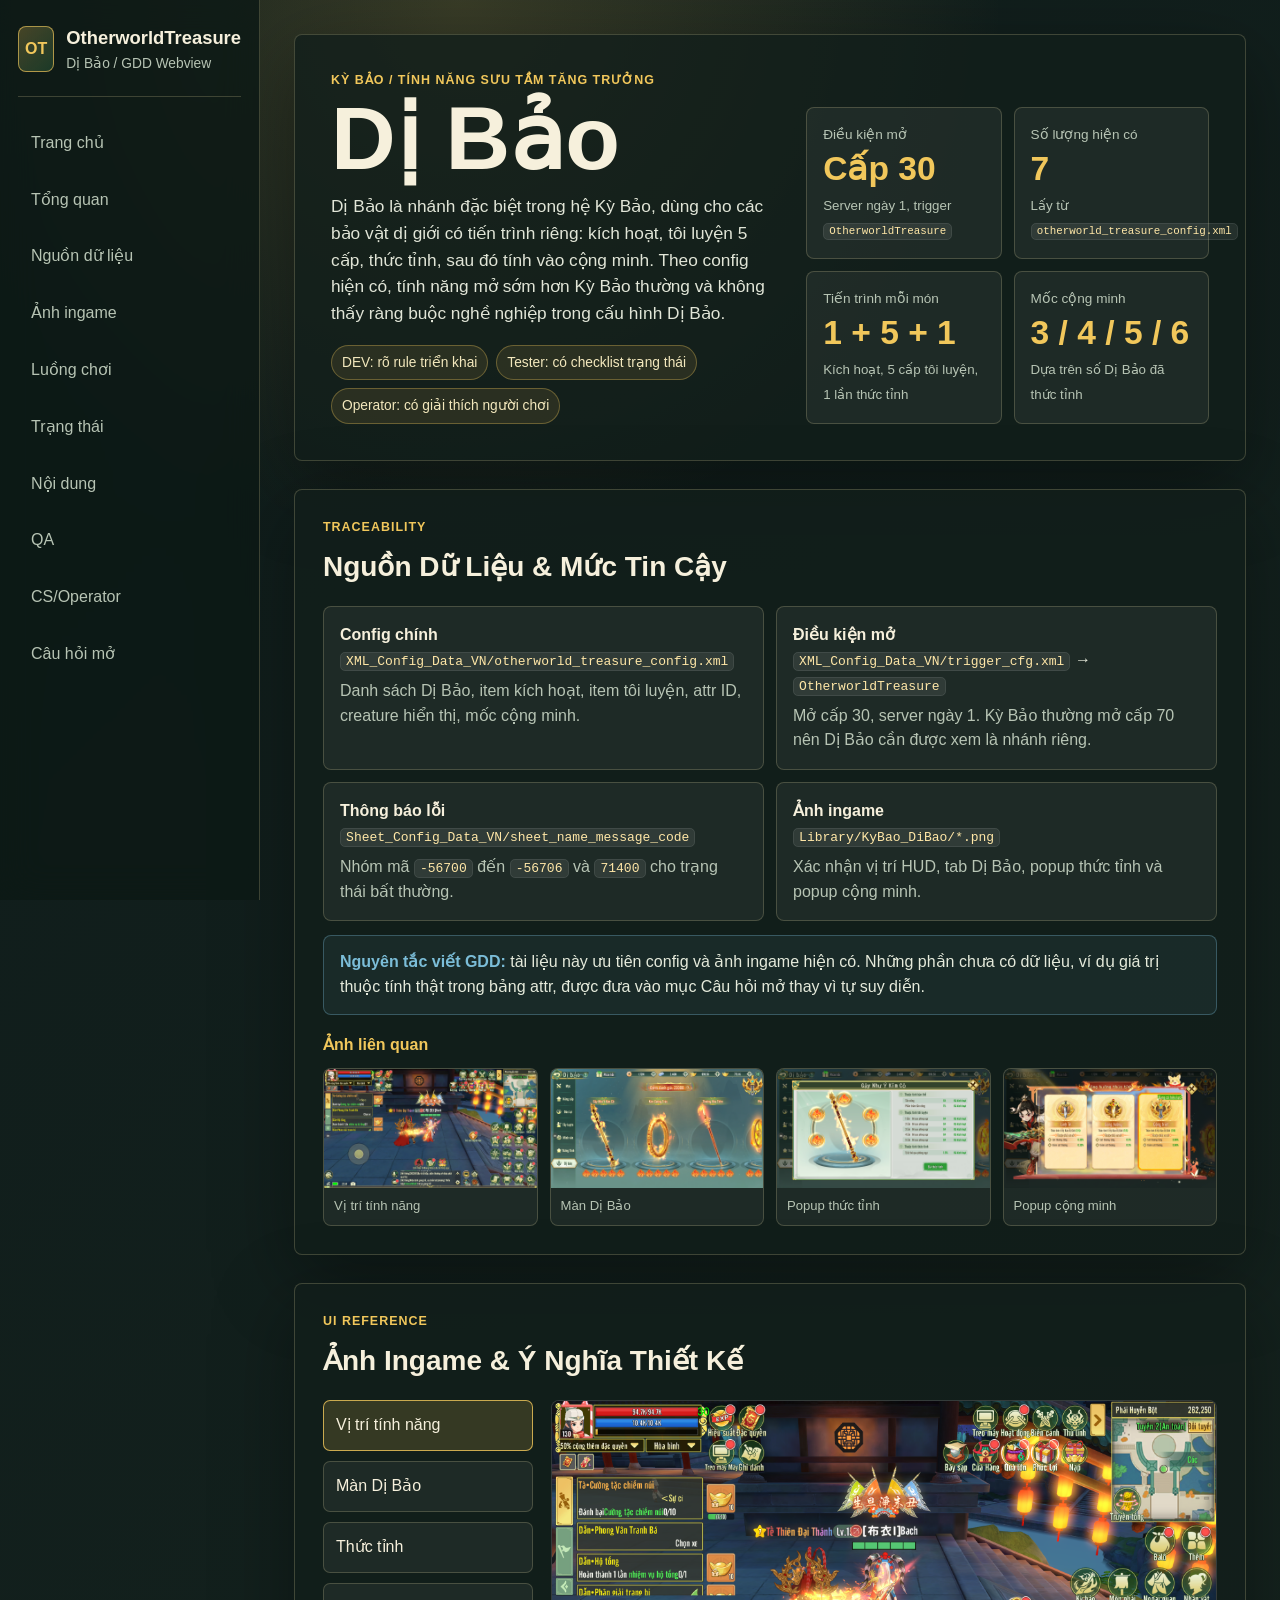
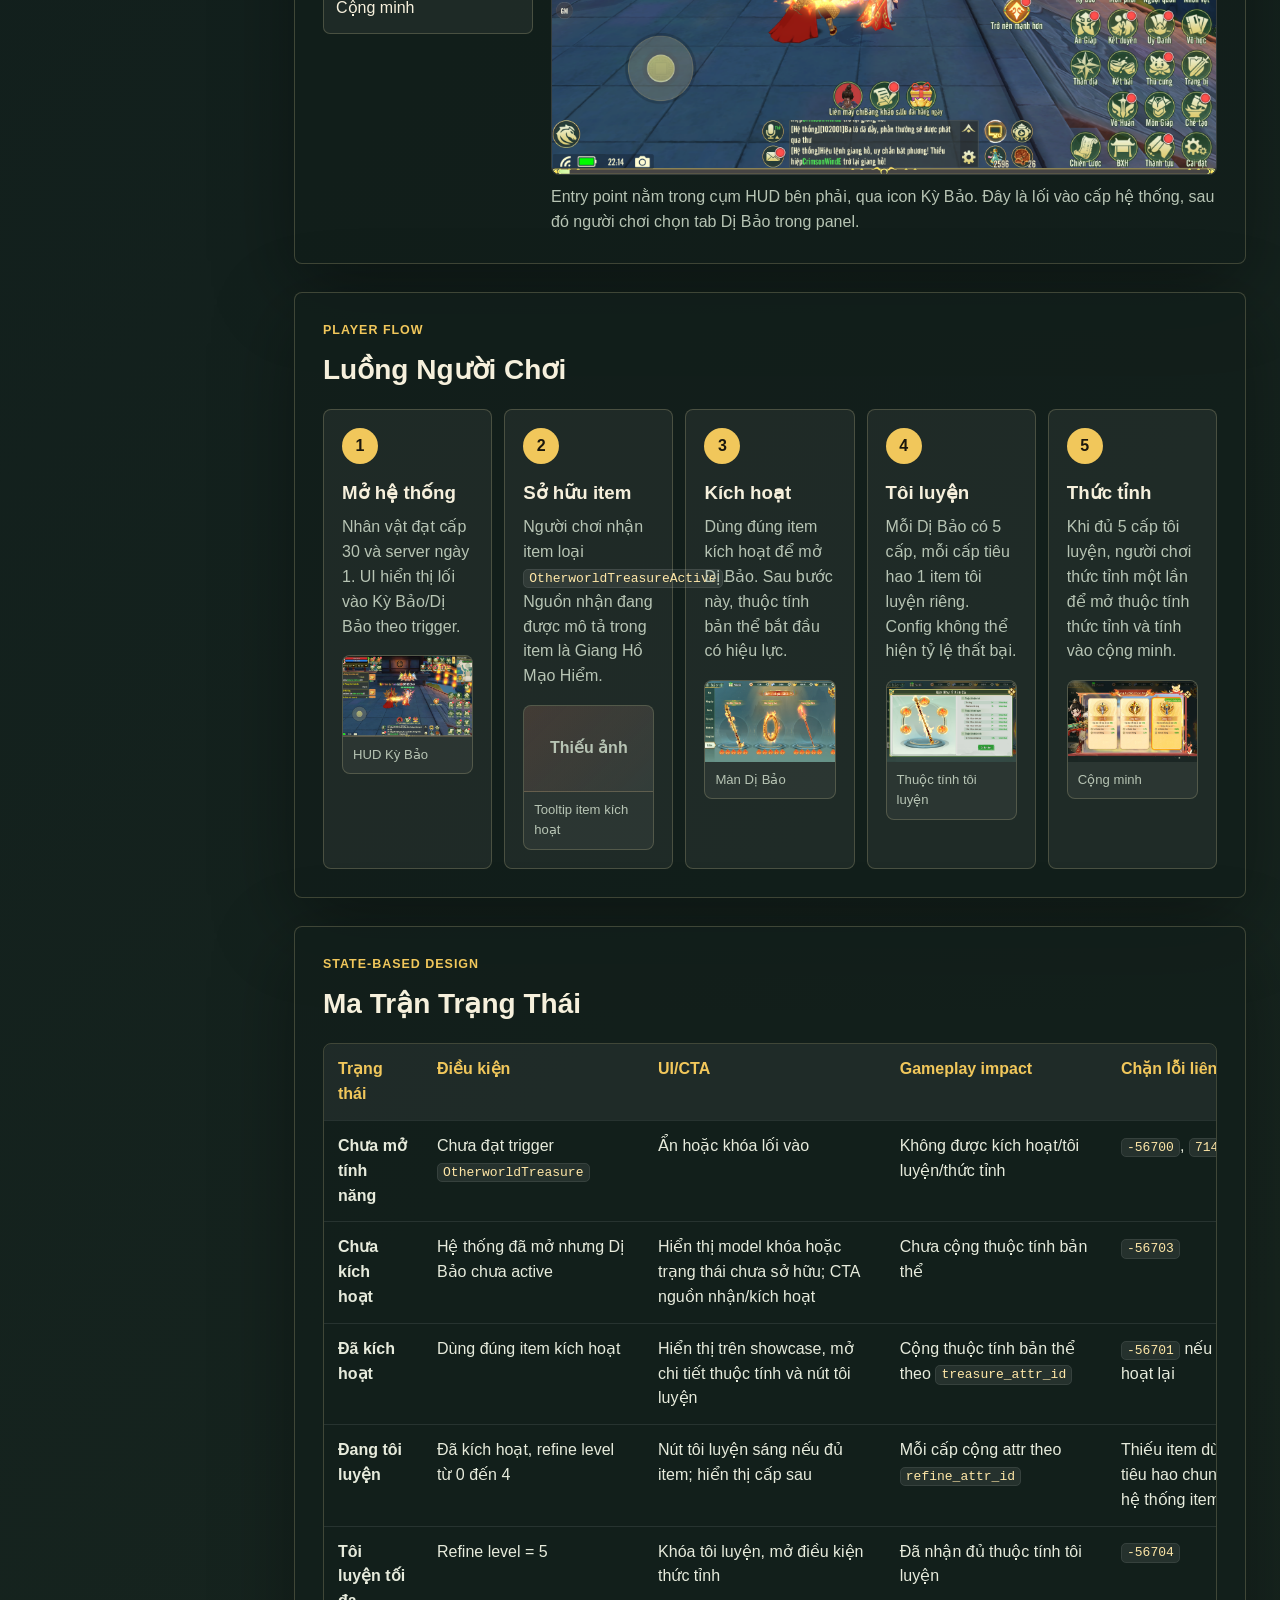
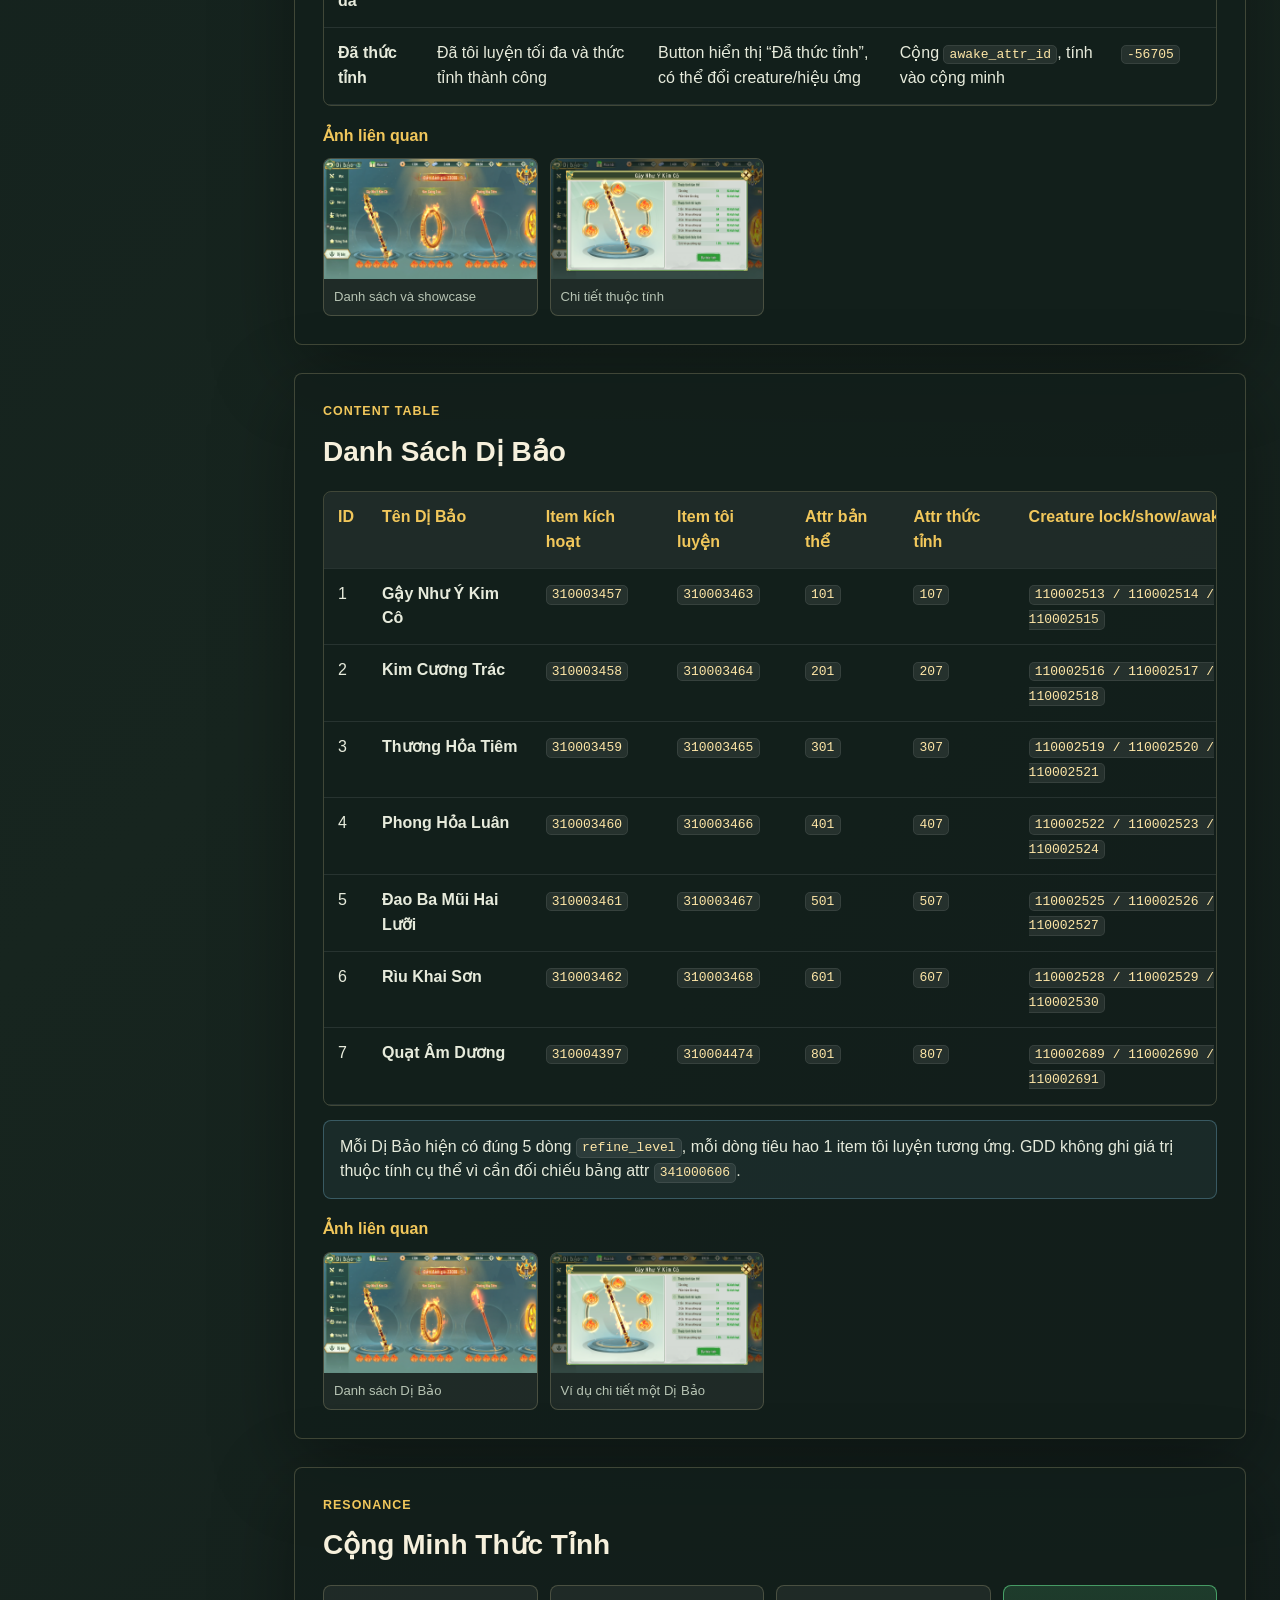
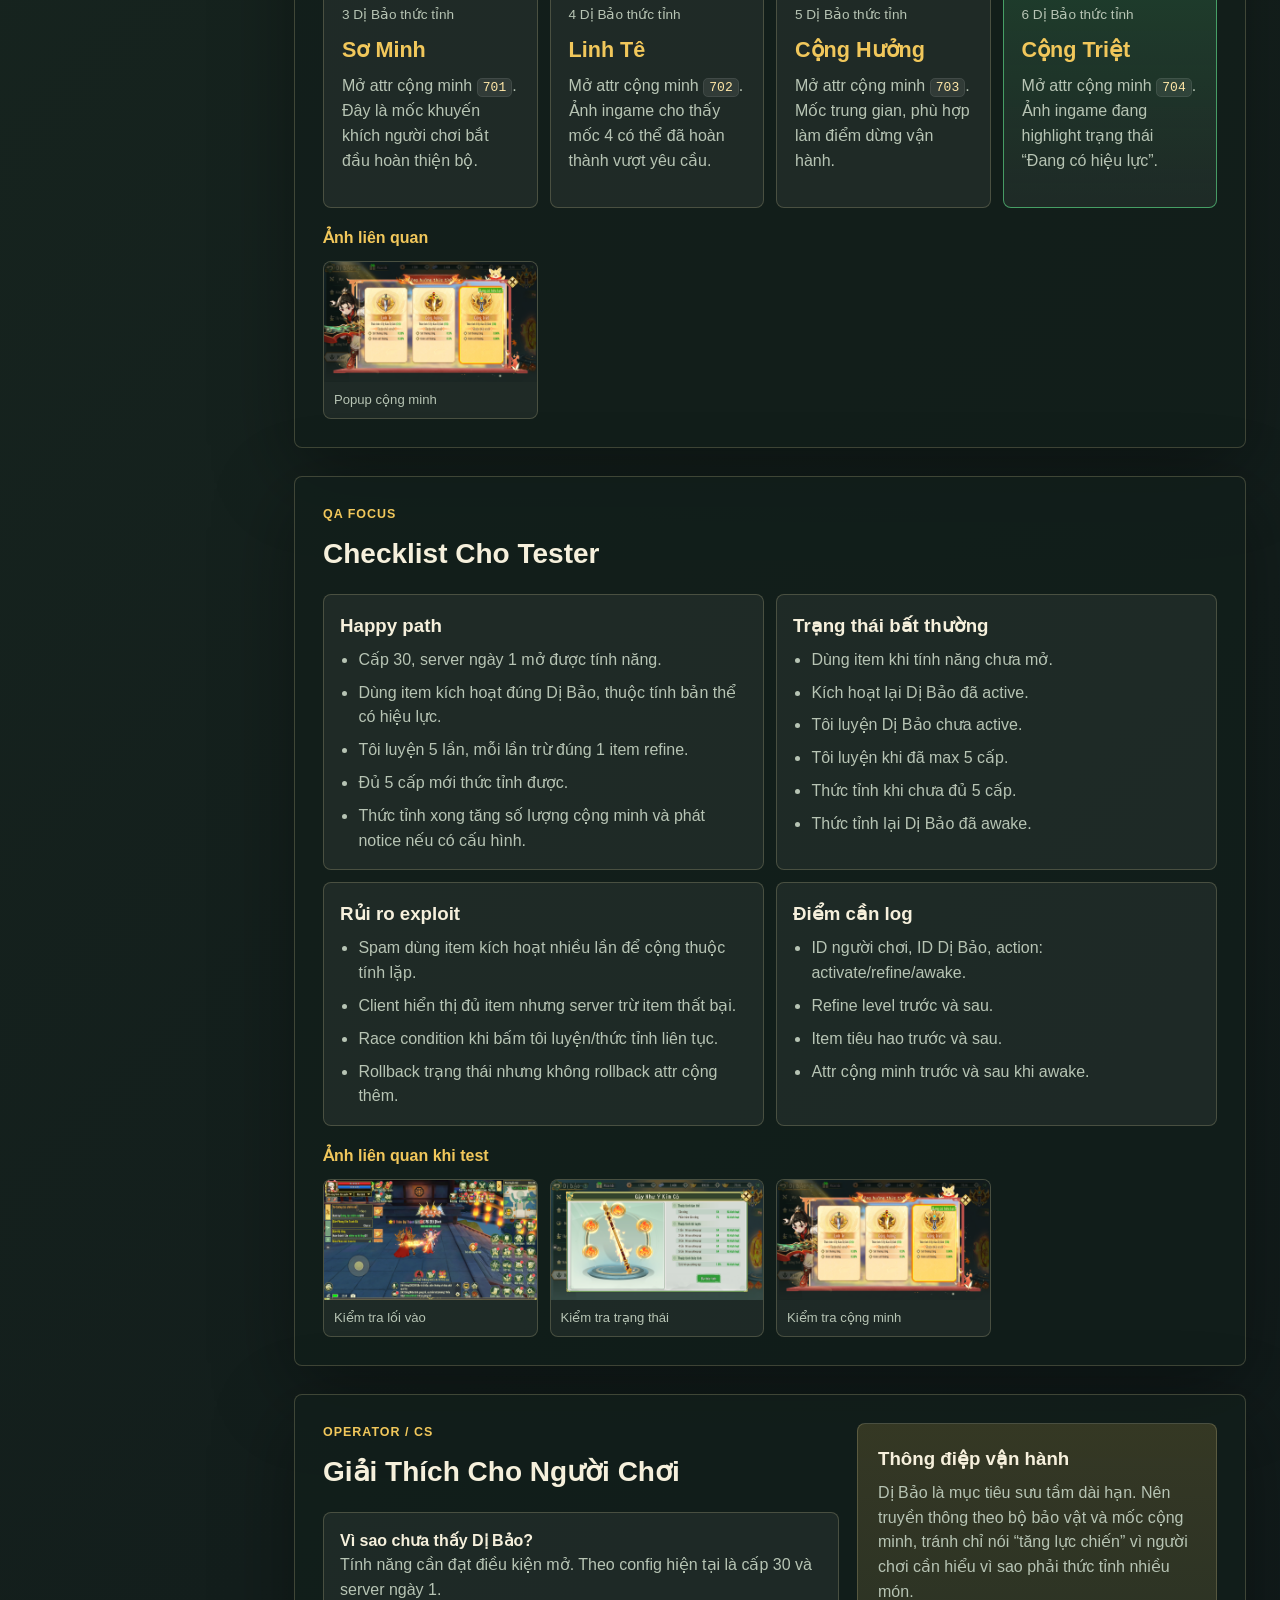
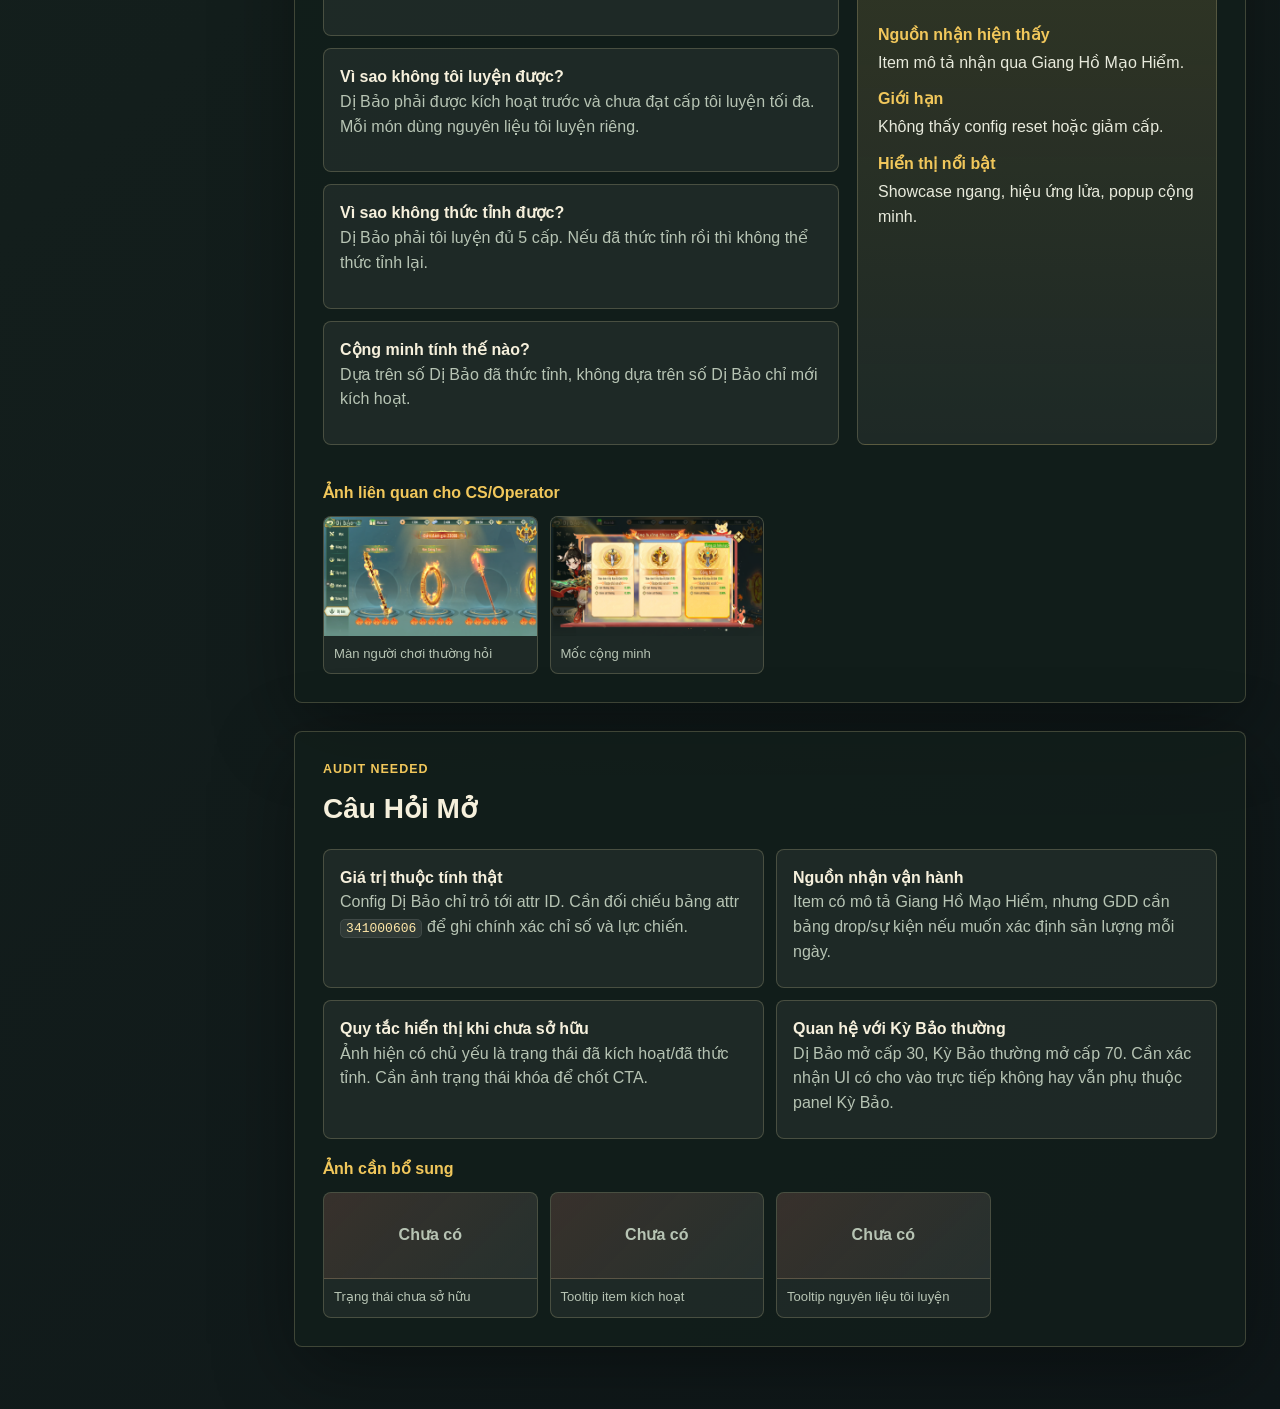
==== commit 75b90eb5: "Add related images to OtherworldTreasure GDD" ====
--- a/pages/OtherworldTreasure.html
+++ b/pages/OtherworldTreasure.html
@@ -1,4 +1,4 @@
-<!doctype html>
+﻿<!doctype html>
 <html lang="vi">
 <head>
   <meta charset="utf-8">
@@ -92,7 +92,7 @@
         </article>
         <article>
           <strong>Ảnh ingame</strong>
-          <p><code>Library/Dị bảo/*.png</code></p>
+          <p><code>Library/KyBao_DiBao/*.png</code></p>
           <span>Xác nhận vị trí HUD, tab Dị Bảo, popup thức tỉnh và popup cộng minh.</span>
         </article>
       </div>
@@ -100,6 +100,27 @@
         <strong>Nguyên tắc viết GDD:</strong>
         tài liệu này ưu tiên config và ảnh ingame hiện có. Những phần chưa có dữ liệu, ví dụ giá trị thuộc tính thật trong bảng attr,
         được đưa vào mục Câu hỏi mở thay vì tự suy diễn.
+      </div>
+      <div class="related-shots">
+        <h3>Ảnh liên quan</h3>
+        <div class="shot-strip">
+          <figure>
+            <img src="../KyBao_DiBao/KyBao_MainUI.png" alt="Nguồn ảnh vị trí tính năng Dị Bảo">
+            <figcaption>Vị trí tính năng</figcaption>
+          </figure>
+          <figure>
+            <img src="../KyBao_DiBao/KyBao_DiBao_MainTab.png" alt="Nguồn ảnh màn hình Dị Bảo">
+            <figcaption>Màn Dị Bảo</figcaption>
+          </figure>
+          <figure>
+            <img src="../KyBao_DiBao/KyBao_DiBao_NangCap.png" alt="Nguồn ảnh popup thức tỉnh">
+            <figcaption>Popup thức tỉnh</figcaption>
+          </figure>
+          <figure>
+            <img src="../KyBao_DiBao/KyBao_DiBao_CongMinh.png" alt="Nguồn ảnh popup cộng minh">
+            <figcaption>Popup cộng minh</figcaption>
+          </figure>
+        </div>
       </div>
     </section>
 
@@ -116,7 +137,7 @@
           <button class="shot-tab" data-shot="resonance" type="button">Cộng minh</button>
         </div>
         <figure class="screen-preview">
-          <img id="screenImage" src="../Dị bảo/Kỳ bảo_Vị trí tính năng.png" alt="Vị trí mở tính năng Dị Bảo trong HUD Kỳ Bảo">
+          <img id="screenImage" src="../KyBao_DiBao/KyBao_MainUI.png" alt="Vị trí mở tính năng Dị Bảo trong HUD Kỳ Bảo">
           <figcaption id="screenCaption">
             Entry point nằm trong cụm HUD bên phải, qua icon Kỳ Bảo. Đây là lối vào cấp hệ thống, sau đó người chơi chọn tab Dị Bảo trong panel.
           </figcaption>
@@ -134,26 +155,46 @@
           <span>1</span>
           <h3>Mở hệ thống</h3>
           <p>Nhân vật đạt cấp 30 và server ngày 1. UI hiển thị lối vào Kỳ Bảo/Dị Bảo theo trigger.</p>
+          <figure class="step-shot">
+            <img src="../KyBao_DiBao/KyBao_MainUI.png" alt="Bước mở hệ thống qua HUD Kỳ Bảo">
+            <figcaption>HUD Kỳ Bảo</figcaption>
+          </figure>
         </article>
         <article>
           <span>2</span>
           <h3>Sở hữu item</h3>
           <p>Người chơi nhận item loại <code>OtherworldTreasureActive</code>. Nguồn nhận đang được mô tả trong item là Giang Hồ Mạo Hiểm.</p>
+          <figure class="step-shot is-placeholder">
+            <div>Thiếu ảnh</div>
+            <figcaption>Tooltip item kích hoạt</figcaption>
+          </figure>
         </article>
         <article>
           <span>3</span>
           <h3>Kích hoạt</h3>
           <p>Dùng đúng item kích hoạt để mở Dị Bảo. Sau bước này, thuộc tính bản thể bắt đầu có hiệu lực.</p>
+          <figure class="step-shot">
+            <img src="../KyBao_DiBao/KyBao_DiBao_MainTab.png" alt="Bước kích hoạt và xem Dị Bảo trong danh sách">
+            <figcaption>Màn Dị Bảo</figcaption>
+          </figure>
         </article>
         <article>
           <span>4</span>
           <h3>Tôi luyện</h3>
           <p>Mỗi Dị Bảo có 5 cấp, mỗi cấp tiêu hao 1 item tôi luyện riêng. Config không thể hiện tỷ lệ thất bại.</p>
+          <figure class="step-shot">
+            <img src="../KyBao_DiBao/KyBao_DiBao_NangCap.png" alt="Bước tôi luyện trong popup chi tiết Dị Bảo">
+            <figcaption>Thuộc tính tôi luyện</figcaption>
+          </figure>
         </article>
         <article>
           <span>5</span>
           <h3>Thức tỉnh</h3>
           <p>Khi đủ 5 cấp tôi luyện, người chơi thức tỉnh một lần để mở thuộc tính thức tỉnh và tính vào cộng minh.</p>
+          <figure class="step-shot">
+            <img src="../KyBao_DiBao/KyBao_DiBao_CongMinh.png" alt="Bước thức tỉnh và tính vào cộng minh">
+            <figcaption>Cộng minh</figcaption>
+          </figure>
         </article>
       </div>
     </section>
@@ -219,6 +260,19 @@
             </tr>
           </tbody>
         </table>
+      </div>
+      <div class="related-shots">
+        <h3>Ảnh liên quan</h3>
+        <div class="shot-strip">
+          <figure>
+            <img src="../KyBao_DiBao/KyBao_DiBao_MainTab.png" alt="Màn danh sách dùng để đối chiếu trạng thái kích hoạt">
+            <figcaption>Danh sách và showcase</figcaption>
+          </figure>
+          <figure>
+            <img src="../KyBao_DiBao/KyBao_DiBao_NangCap.png" alt="Popup chi tiết dùng để đối chiếu trạng thái tôi luyện và thức tỉnh">
+            <figcaption>Chi tiết thuộc tính</figcaption>
+          </figure>
+        </div>
       </div>
     </section>
 
@@ -247,6 +301,19 @@
         Mỗi Dị Bảo hiện có đúng 5 dòng <code>refine_level</code>, mỗi dòng tiêu hao 1 item tôi luyện tương ứng.
         GDD không ghi giá trị thuộc tính cụ thể vì cần đối chiếu bảng attr <code>341000606</code>.
       </div>
+      <div class="related-shots">
+        <h3>Ảnh liên quan</h3>
+        <div class="shot-strip">
+          <figure>
+            <img src="../KyBao_DiBao/KyBao_DiBao_MainTab.png" alt="Ảnh danh sách 7 Dị Bảo trong màn chính">
+            <figcaption>Danh sách Dị Bảo</figcaption>
+          </figure>
+          <figure>
+            <img src="../KyBao_DiBao/KyBao_DiBao_NangCap.png" alt="Ảnh chi tiết Gậy Như Ý Kim Cô">
+            <figcaption>Ví dụ chi tiết một Dị Bảo</figcaption>
+          </figure>
+        </div>
+      </div>
     </section>
 
     <section class="section">
@@ -275,6 +342,15 @@
           <strong>Cộng Triệt</strong>
           <p>Mở attr cộng minh <code>704</code>. Ảnh ingame đang highlight trạng thái “Đang có hiệu lực”.</p>
         </article>
+      </div>
+      <div class="related-shots">
+        <h3>Ảnh liên quan</h3>
+        <div class="shot-strip">
+          <figure>
+            <img src="../KyBao_DiBao/KyBao_DiBao_CongMinh.png" alt="Ảnh popup cộng minh thức tỉnh">
+            <figcaption>Popup cộng minh</figcaption>
+          </figure>
+        </div>
       </div>
     </section>
 
@@ -323,6 +399,23 @@
             <li>Attr cộng minh trước và sau khi awake.</li>
           </ul>
         </article>
+      </div>
+      <div class="related-shots">
+        <h3>Ảnh liên quan khi test</h3>
+        <div class="shot-strip">
+          <figure>
+            <img src="../KyBao_DiBao/KyBao_MainUI.png" alt="Ảnh dùng kiểm tra lối vào tính năng">
+            <figcaption>Kiểm tra lối vào</figcaption>
+          </figure>
+          <figure>
+            <img src="../KyBao_DiBao/KyBao_DiBao_NangCap.png" alt="Ảnh dùng kiểm tra thuộc tính và trạng thái thức tỉnh">
+            <figcaption>Kiểm tra trạng thái</figcaption>
+          </figure>
+          <figure>
+            <img src="../KyBao_DiBao/KyBao_DiBao_CongMinh.png" alt="Ảnh dùng kiểm tra cộng minh">
+            <figcaption>Kiểm tra cộng minh</figcaption>
+          </figure>
+        </div>
       </div>
     </section>
 
@@ -363,6 +456,19 @@
           <div><dt>Hiển thị nổi bật</dt><dd>Showcase ngang, hiệu ứng lửa, popup cộng minh.</dd></div>
         </dl>
       </aside>
+      <div class="related-shots full-span">
+        <h3>Ảnh liên quan cho CS/Operator</h3>
+        <div class="shot-strip">
+          <figure>
+            <img src="../KyBao_DiBao/KyBao_DiBao_MainTab.png" alt="Ảnh màn Dị Bảo cho CS giải thích người chơi">
+            <figcaption>Màn người chơi thường hỏi</figcaption>
+          </figure>
+          <figure>
+            <img src="../KyBao_DiBao/KyBao_DiBao_CongMinh.png" alt="Ảnh cộng minh cho CS giải thích mốc thức tỉnh">
+            <figcaption>Mốc cộng minh</figcaption>
+          </figure>
+        </div>
+      </div>
     </section>
 
     <section id="open" class="section">
@@ -387,6 +493,23 @@
           <strong>Quan hệ với Kỳ Bảo thường</strong>
           <p>Dị Bảo mở cấp 30, Kỳ Bảo thường mở cấp 70. Cần xác nhận UI có cho vào trực tiếp không hay vẫn phụ thuộc panel Kỳ Bảo.</p>
         </article>
+      </div>
+      <div class="related-shots">
+        <h3>Ảnh cần bổ sung</h3>
+        <div class="shot-strip">
+          <figure class="is-missing">
+            <div>Chưa có</div>
+            <figcaption>Trạng thái chưa sở hữu</figcaption>
+          </figure>
+          <figure class="is-missing">
+            <div>Chưa có</div>
+            <figcaption>Tooltip item kích hoạt</figcaption>
+          </figure>
+          <figure class="is-missing">
+            <div>Chưa có</div>
+            <figcaption>Tooltip nguyên liệu tôi luyện</figcaption>
+          </figure>
+        </div>
       </div>
     </section>
   </main>
@@ -394,3 +517,5 @@
   <script src="../assets/script.js"></script>
 </body>
 </html>
+
+
--- a/assets/styles.css
+++ b/assets/styles.css
@@ -384,6 +384,76 @@
   color: var(--muted);
 }
 
+.related-shots {
+  margin-top: 18px;
+}
+
+.related-shots h3 {
+  margin-bottom: 10px;
+  color: var(--gold);
+  font-size: 1rem;
+}
+
+.full-span {
+  grid-column: 1 / -1;
+}
+
+.shot-strip {
+  display: grid;
+  grid-template-columns: repeat(4, minmax(0, 1fr));
+  gap: 12px;
+}
+
+.shot-strip figure,
+.step-shot {
+  margin: 0;
+  border: 1px solid var(--line);
+  border-radius: 8px;
+  overflow: hidden;
+  background: rgba(255, 255, 255, 0.055);
+}
+
+.shot-strip img,
+.step-shot img {
+  display: block;
+  width: 100%;
+  aspect-ratio: 16 / 9;
+  object-fit: cover;
+  background: #0d1514;
+}
+
+.shot-strip figcaption,
+.step-shot figcaption {
+  padding: 8px 10px;
+  color: var(--muted);
+  font-size: 0.82rem;
+}
+
+.step-shot {
+  margin-top: 12px;
+}
+
+.step-shot img {
+  aspect-ratio: 16 / 10;
+}
+
+.step-shot.is-placeholder,
+.shot-strip .is-missing {
+  min-height: 126px;
+}
+
+.step-shot.is-placeholder div,
+.shot-strip .is-missing div {
+  display: grid;
+  place-items: center;
+  min-height: 86px;
+  color: var(--muted);
+  background:
+    linear-gradient(135deg, rgba(239, 106, 81, 0.12), rgba(255, 255, 255, 0.035));
+  border-bottom: 1px solid var(--line);
+  font-weight: 800;
+}
+
 .flow {
   display: grid;
   grid-template-columns: repeat(5, minmax(0, 1fr));
@@ -392,7 +462,7 @@
 
 .flow article {
   position: relative;
-  min-height: 190px;
+  min-height: 310px;
   padding: 18px;
 }
 
@@ -564,6 +634,10 @@
 
   .flow,
   .resonance-grid {
+    grid-template-columns: repeat(2, minmax(0, 1fr));
+  }
+
+  .shot-strip {
     grid-template-columns: repeat(2, minmax(0, 1fr));
   }
 }
@@ -582,7 +656,8 @@
   .mapping,
   .source-grid,
   .qa-grid,
-  .open-grid {
+  .open-grid,
+  .shot-strip {
     grid-template-columns: 1fr;
   }
 
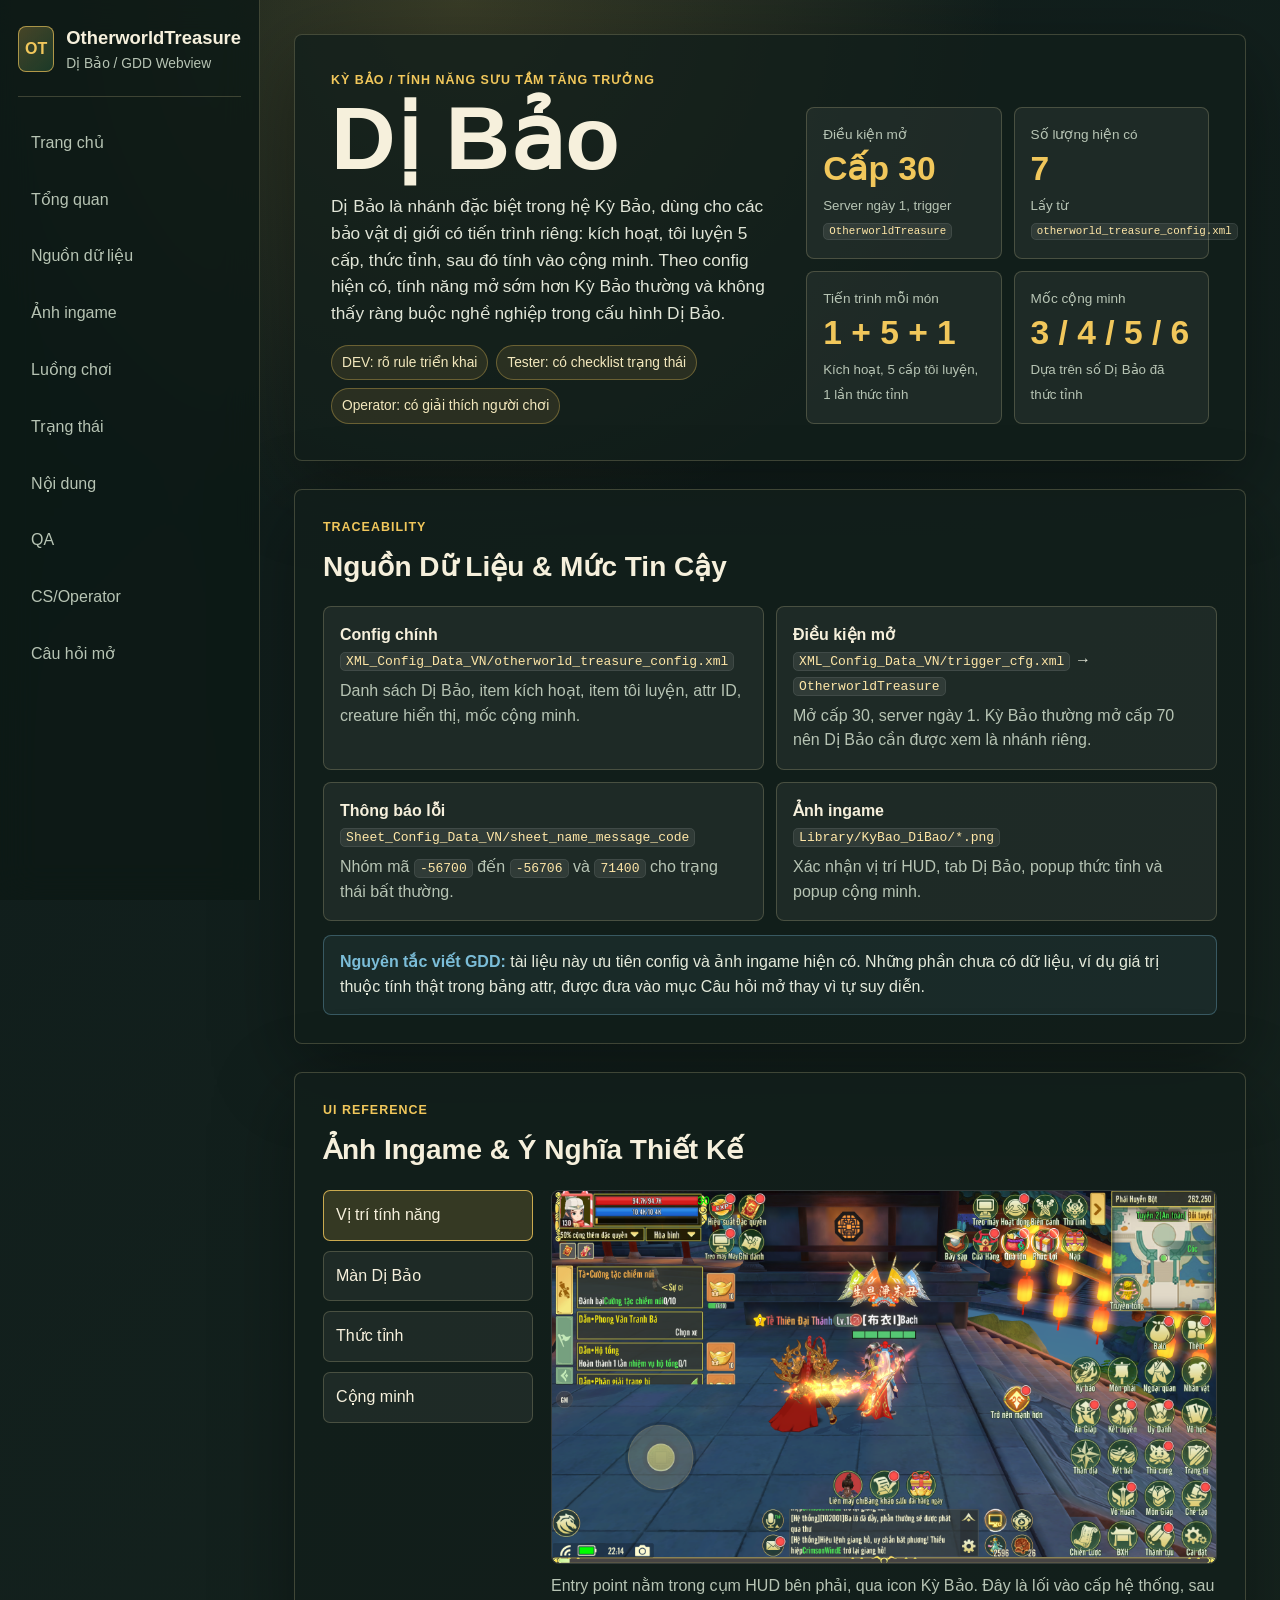
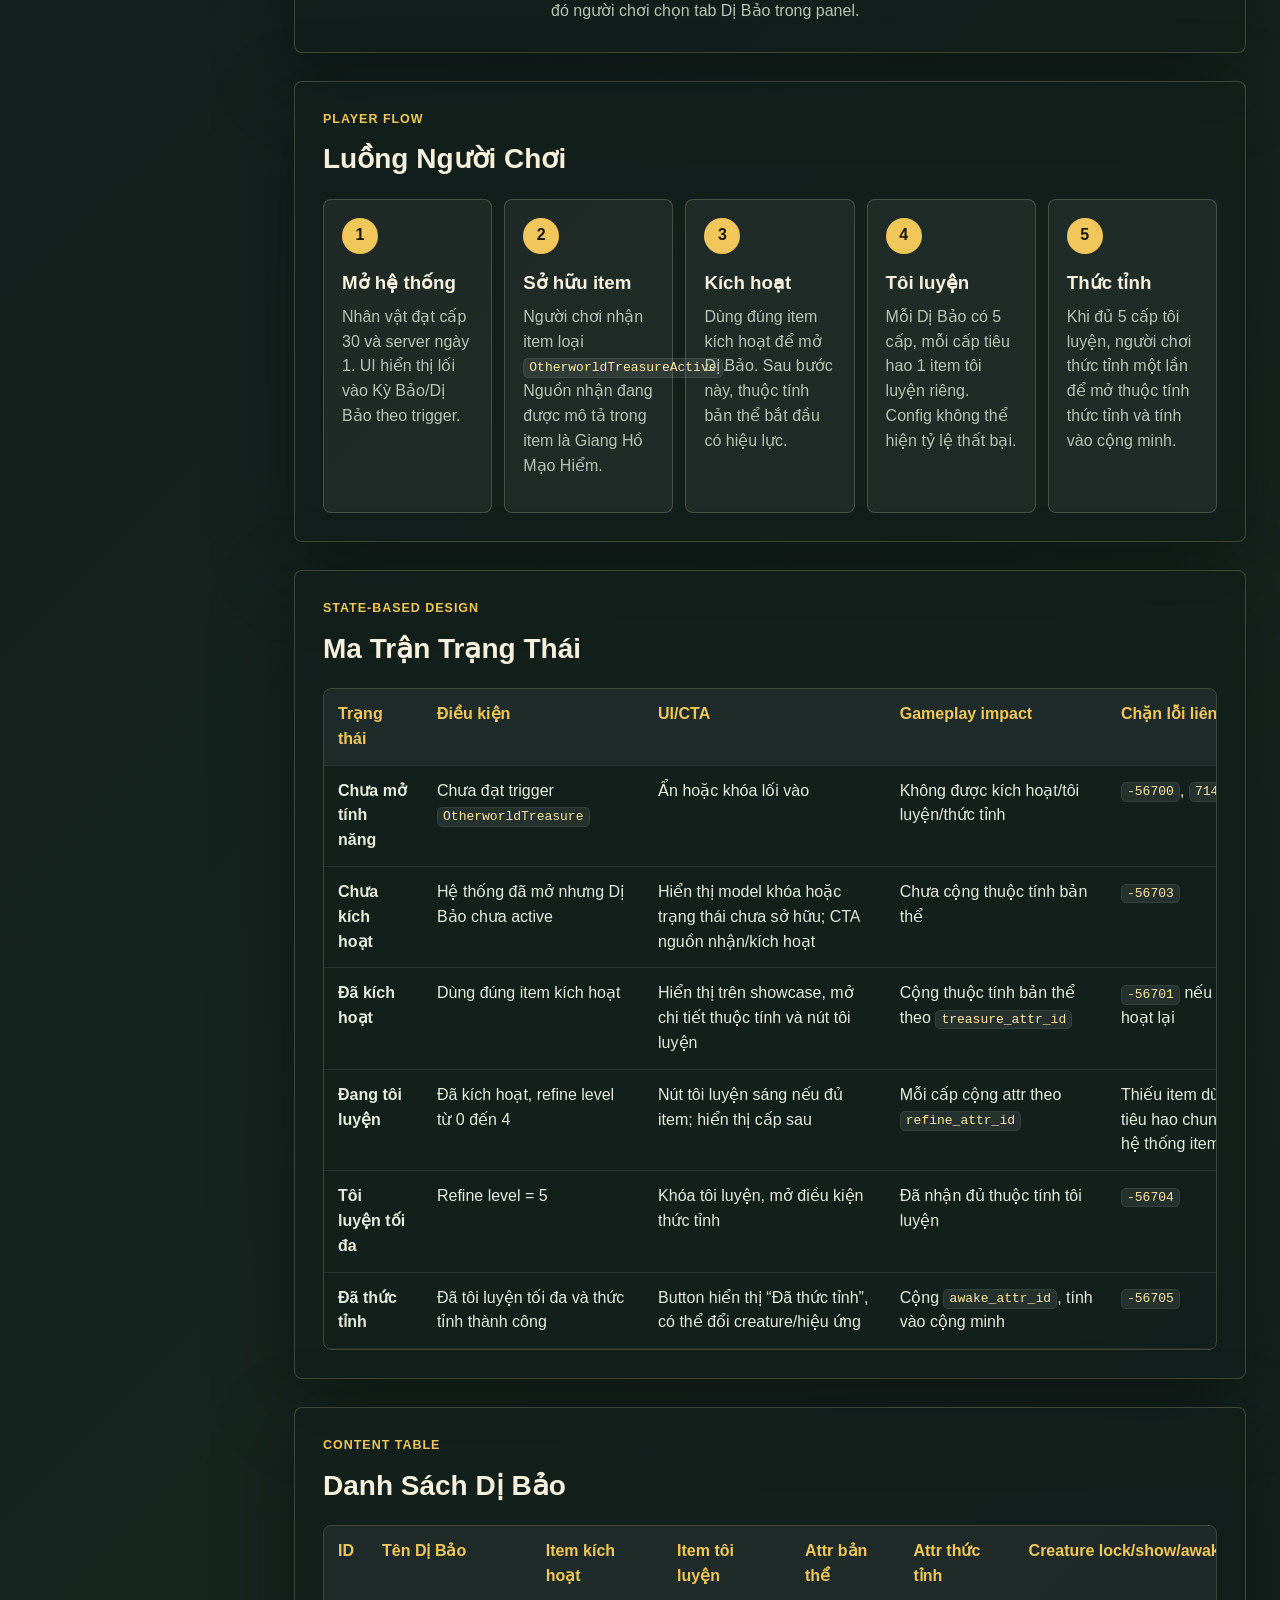
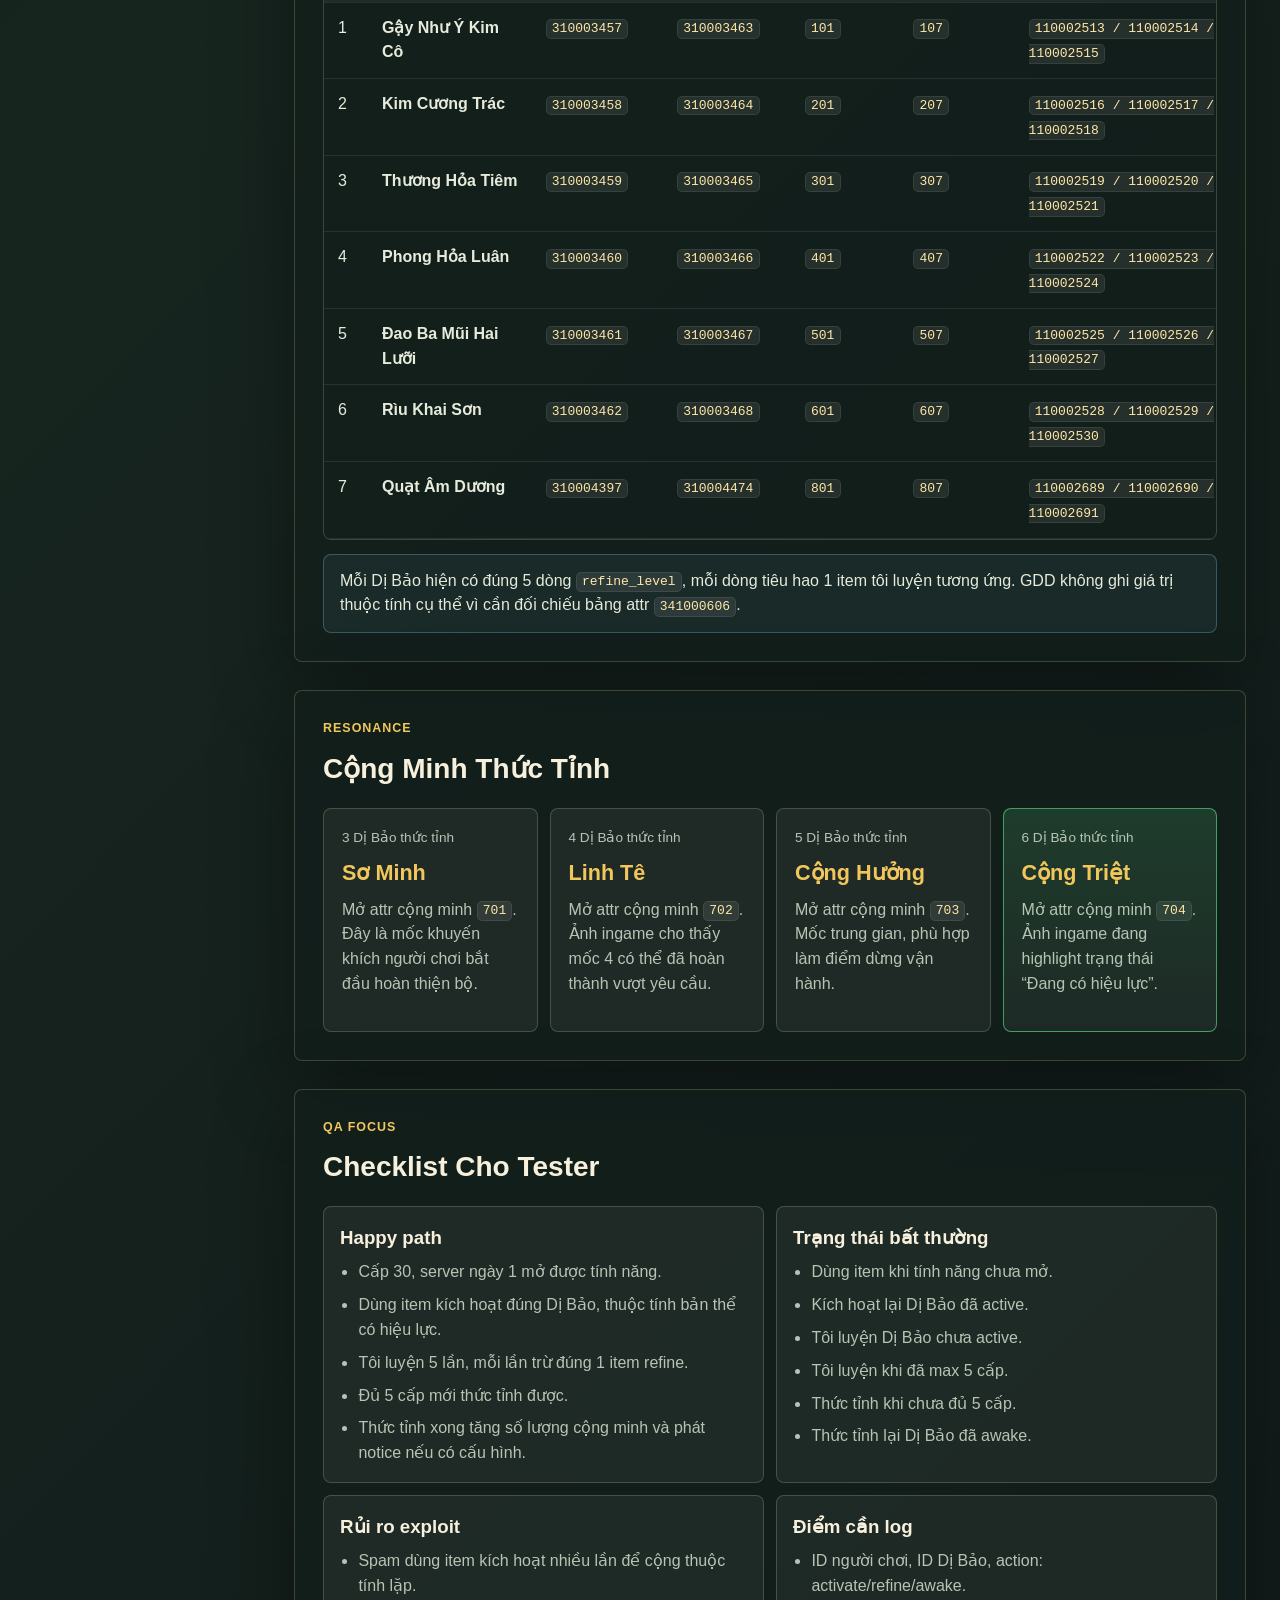
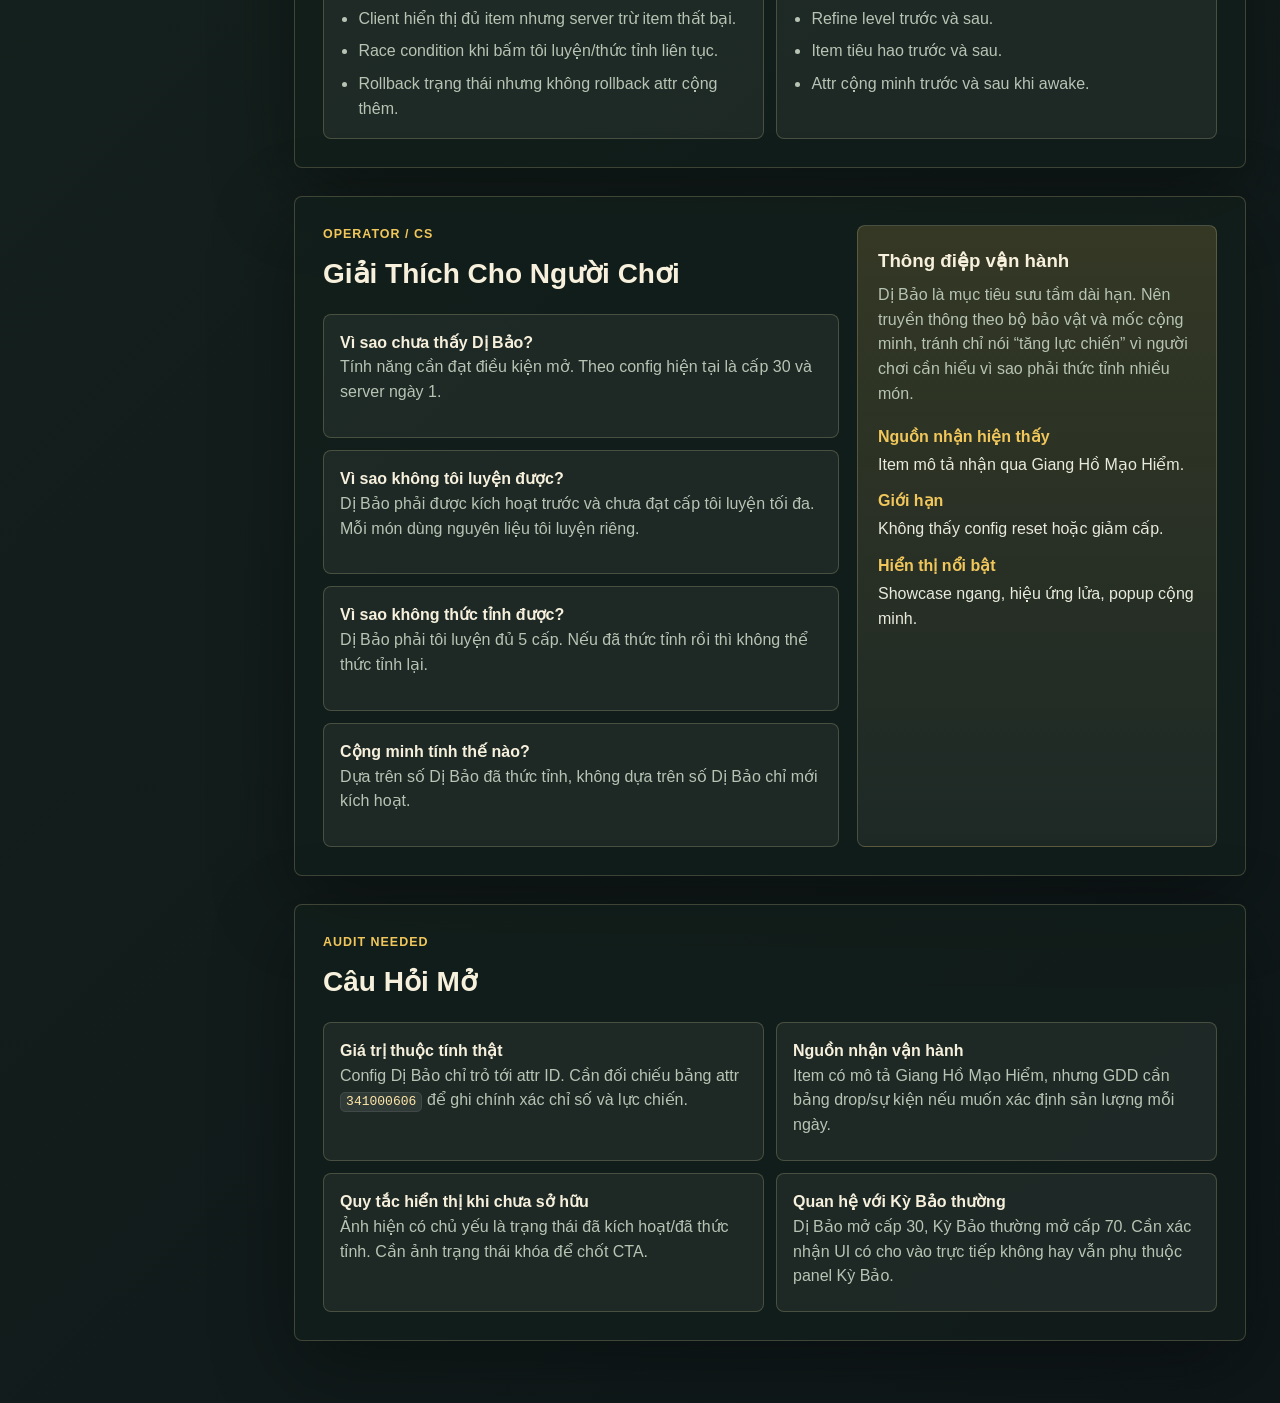
==== commit dfdc7609: "Restore concise OtherworldTreasure GDD" ====
--- a/pages/OtherworldTreasure.html
+++ b/pages/OtherworldTreasure.html
@@ -1,4 +1,4 @@
-﻿<!doctype html>
+<!doctype html>
 <html lang="vi">
 <head>
   <meta charset="utf-8">
@@ -101,27 +101,6 @@
         tài liệu này ưu tiên config và ảnh ingame hiện có. Những phần chưa có dữ liệu, ví dụ giá trị thuộc tính thật trong bảng attr,
         được đưa vào mục Câu hỏi mở thay vì tự suy diễn.
       </div>
-      <div class="related-shots">
-        <h3>Ảnh liên quan</h3>
-        <div class="shot-strip">
-          <figure>
-            <img src="../KyBao_DiBao/KyBao_MainUI.png" alt="Nguồn ảnh vị trí tính năng Dị Bảo">
-            <figcaption>Vị trí tính năng</figcaption>
-          </figure>
-          <figure>
-            <img src="../KyBao_DiBao/KyBao_DiBao_MainTab.png" alt="Nguồn ảnh màn hình Dị Bảo">
-            <figcaption>Màn Dị Bảo</figcaption>
-          </figure>
-          <figure>
-            <img src="../KyBao_DiBao/KyBao_DiBao_NangCap.png" alt="Nguồn ảnh popup thức tỉnh">
-            <figcaption>Popup thức tỉnh</figcaption>
-          </figure>
-          <figure>
-            <img src="../KyBao_DiBao/KyBao_DiBao_CongMinh.png" alt="Nguồn ảnh popup cộng minh">
-            <figcaption>Popup cộng minh</figcaption>
-          </figure>
-        </div>
-      </div>
     </section>
 
     <section id="screens" class="section">
@@ -155,46 +134,26 @@
           <span>1</span>
           <h3>Mở hệ thống</h3>
           <p>Nhân vật đạt cấp 30 và server ngày 1. UI hiển thị lối vào Kỳ Bảo/Dị Bảo theo trigger.</p>
-          <figure class="step-shot">
-            <img src="../KyBao_DiBao/KyBao_MainUI.png" alt="Bước mở hệ thống qua HUD Kỳ Bảo">
-            <figcaption>HUD Kỳ Bảo</figcaption>
-          </figure>
         </article>
         <article>
           <span>2</span>
           <h3>Sở hữu item</h3>
           <p>Người chơi nhận item loại <code>OtherworldTreasureActive</code>. Nguồn nhận đang được mô tả trong item là Giang Hồ Mạo Hiểm.</p>
-          <figure class="step-shot is-placeholder">
-            <div>Thiếu ảnh</div>
-            <figcaption>Tooltip item kích hoạt</figcaption>
-          </figure>
         </article>
         <article>
           <span>3</span>
           <h3>Kích hoạt</h3>
           <p>Dùng đúng item kích hoạt để mở Dị Bảo. Sau bước này, thuộc tính bản thể bắt đầu có hiệu lực.</p>
-          <figure class="step-shot">
-            <img src="../KyBao_DiBao/KyBao_DiBao_MainTab.png" alt="Bước kích hoạt và xem Dị Bảo trong danh sách">
-            <figcaption>Màn Dị Bảo</figcaption>
-          </figure>
         </article>
         <article>
           <span>4</span>
           <h3>Tôi luyện</h3>
           <p>Mỗi Dị Bảo có 5 cấp, mỗi cấp tiêu hao 1 item tôi luyện riêng. Config không thể hiện tỷ lệ thất bại.</p>
-          <figure class="step-shot">
-            <img src="../KyBao_DiBao/KyBao_DiBao_NangCap.png" alt="Bước tôi luyện trong popup chi tiết Dị Bảo">
-            <figcaption>Thuộc tính tôi luyện</figcaption>
-          </figure>
         </article>
         <article>
           <span>5</span>
           <h3>Thức tỉnh</h3>
           <p>Khi đủ 5 cấp tôi luyện, người chơi thức tỉnh một lần để mở thuộc tính thức tỉnh và tính vào cộng minh.</p>
-          <figure class="step-shot">
-            <img src="../KyBao_DiBao/KyBao_DiBao_CongMinh.png" alt="Bước thức tỉnh và tính vào cộng minh">
-            <figcaption>Cộng minh</figcaption>
-          </figure>
         </article>
       </div>
     </section>
@@ -260,19 +219,6 @@
             </tr>
           </tbody>
         </table>
-      </div>
-      <div class="related-shots">
-        <h3>Ảnh liên quan</h3>
-        <div class="shot-strip">
-          <figure>
-            <img src="../KyBao_DiBao/KyBao_DiBao_MainTab.png" alt="Màn danh sách dùng để đối chiếu trạng thái kích hoạt">
-            <figcaption>Danh sách và showcase</figcaption>
-          </figure>
-          <figure>
-            <img src="../KyBao_DiBao/KyBao_DiBao_NangCap.png" alt="Popup chi tiết dùng để đối chiếu trạng thái tôi luyện và thức tỉnh">
-            <figcaption>Chi tiết thuộc tính</figcaption>
-          </figure>
-        </div>
       </div>
     </section>
 
@@ -301,19 +247,6 @@
         Mỗi Dị Bảo hiện có đúng 5 dòng <code>refine_level</code>, mỗi dòng tiêu hao 1 item tôi luyện tương ứng.
         GDD không ghi giá trị thuộc tính cụ thể vì cần đối chiếu bảng attr <code>341000606</code>.
       </div>
-      <div class="related-shots">
-        <h3>Ảnh liên quan</h3>
-        <div class="shot-strip">
-          <figure>
-            <img src="../KyBao_DiBao/KyBao_DiBao_MainTab.png" alt="Ảnh danh sách 7 Dị Bảo trong màn chính">
-            <figcaption>Danh sách Dị Bảo</figcaption>
-          </figure>
-          <figure>
-            <img src="../KyBao_DiBao/KyBao_DiBao_NangCap.png" alt="Ảnh chi tiết Gậy Như Ý Kim Cô">
-            <figcaption>Ví dụ chi tiết một Dị Bảo</figcaption>
-          </figure>
-        </div>
-      </div>
     </section>
 
     <section class="section">
@@ -342,15 +275,6 @@
           <strong>Cộng Triệt</strong>
           <p>Mở attr cộng minh <code>704</code>. Ảnh ingame đang highlight trạng thái “Đang có hiệu lực”.</p>
         </article>
-      </div>
-      <div class="related-shots">
-        <h3>Ảnh liên quan</h3>
-        <div class="shot-strip">
-          <figure>
-            <img src="../KyBao_DiBao/KyBao_DiBao_CongMinh.png" alt="Ảnh popup cộng minh thức tỉnh">
-            <figcaption>Popup cộng minh</figcaption>
-          </figure>
-        </div>
       </div>
     </section>
 
@@ -399,23 +323,6 @@
             <li>Attr cộng minh trước và sau khi awake.</li>
           </ul>
         </article>
-      </div>
-      <div class="related-shots">
-        <h3>Ảnh liên quan khi test</h3>
-        <div class="shot-strip">
-          <figure>
-            <img src="../KyBao_DiBao/KyBao_MainUI.png" alt="Ảnh dùng kiểm tra lối vào tính năng">
-            <figcaption>Kiểm tra lối vào</figcaption>
-          </figure>
-          <figure>
-            <img src="../KyBao_DiBao/KyBao_DiBao_NangCap.png" alt="Ảnh dùng kiểm tra thuộc tính và trạng thái thức tỉnh">
-            <figcaption>Kiểm tra trạng thái</figcaption>
-          </figure>
-          <figure>
-            <img src="../KyBao_DiBao/KyBao_DiBao_CongMinh.png" alt="Ảnh dùng kiểm tra cộng minh">
-            <figcaption>Kiểm tra cộng minh</figcaption>
-          </figure>
-        </div>
       </div>
     </section>
 
@@ -456,19 +363,6 @@
           <div><dt>Hiển thị nổi bật</dt><dd>Showcase ngang, hiệu ứng lửa, popup cộng minh.</dd></div>
         </dl>
       </aside>
-      <div class="related-shots full-span">
-        <h3>Ảnh liên quan cho CS/Operator</h3>
-        <div class="shot-strip">
-          <figure>
-            <img src="../KyBao_DiBao/KyBao_DiBao_MainTab.png" alt="Ảnh màn Dị Bảo cho CS giải thích người chơi">
-            <figcaption>Màn người chơi thường hỏi</figcaption>
-          </figure>
-          <figure>
-            <img src="../KyBao_DiBao/KyBao_DiBao_CongMinh.png" alt="Ảnh cộng minh cho CS giải thích mốc thức tỉnh">
-            <figcaption>Mốc cộng minh</figcaption>
-          </figure>
-        </div>
-      </div>
     </section>
 
     <section id="open" class="section">
@@ -493,23 +387,6 @@
           <strong>Quan hệ với Kỳ Bảo thường</strong>
           <p>Dị Bảo mở cấp 30, Kỳ Bảo thường mở cấp 70. Cần xác nhận UI có cho vào trực tiếp không hay vẫn phụ thuộc panel Kỳ Bảo.</p>
         </article>
-      </div>
-      <div class="related-shots">
-        <h3>Ảnh cần bổ sung</h3>
-        <div class="shot-strip">
-          <figure class="is-missing">
-            <div>Chưa có</div>
-            <figcaption>Trạng thái chưa sở hữu</figcaption>
-          </figure>
-          <figure class="is-missing">
-            <div>Chưa có</div>
-            <figcaption>Tooltip item kích hoạt</figcaption>
-          </figure>
-          <figure class="is-missing">
-            <div>Chưa có</div>
-            <figcaption>Tooltip nguyên liệu tôi luyện</figcaption>
-          </figure>
-        </div>
       </div>
     </section>
   </main>
@@ -517,5 +394,3 @@
   <script src="../assets/script.js"></script>
 </body>
 </html>
-
-
--- a/assets/styles.css
+++ b/assets/styles.css
@@ -384,76 +384,6 @@
   color: var(--muted);
 }
 
-.related-shots {
-  margin-top: 18px;
-}
-
-.related-shots h3 {
-  margin-bottom: 10px;
-  color: var(--gold);
-  font-size: 1rem;
-}
-
-.full-span {
-  grid-column: 1 / -1;
-}
-
-.shot-strip {
-  display: grid;
-  grid-template-columns: repeat(4, minmax(0, 1fr));
-  gap: 12px;
-}
-
-.shot-strip figure,
-.step-shot {
-  margin: 0;
-  border: 1px solid var(--line);
-  border-radius: 8px;
-  overflow: hidden;
-  background: rgba(255, 255, 255, 0.055);
-}
-
-.shot-strip img,
-.step-shot img {
-  display: block;
-  width: 100%;
-  aspect-ratio: 16 / 9;
-  object-fit: cover;
-  background: #0d1514;
-}
-
-.shot-strip figcaption,
-.step-shot figcaption {
-  padding: 8px 10px;
-  color: var(--muted);
-  font-size: 0.82rem;
-}
-
-.step-shot {
-  margin-top: 12px;
-}
-
-.step-shot img {
-  aspect-ratio: 16 / 10;
-}
-
-.step-shot.is-placeholder,
-.shot-strip .is-missing {
-  min-height: 126px;
-}
-
-.step-shot.is-placeholder div,
-.shot-strip .is-missing div {
-  display: grid;
-  place-items: center;
-  min-height: 86px;
-  color: var(--muted);
-  background:
-    linear-gradient(135deg, rgba(239, 106, 81, 0.12), rgba(255, 255, 255, 0.035));
-  border-bottom: 1px solid var(--line);
-  font-weight: 800;
-}
-
 .flow {
   display: grid;
   grid-template-columns: repeat(5, minmax(0, 1fr));
@@ -462,7 +392,7 @@
 
 .flow article {
   position: relative;
-  min-height: 310px;
+  min-height: 190px;
   padding: 18px;
 }
 
@@ -634,10 +564,6 @@
 
   .flow,
   .resonance-grid {
-    grid-template-columns: repeat(2, minmax(0, 1fr));
-  }
-
-  .shot-strip {
     grid-template-columns: repeat(2, minmax(0, 1fr));
   }
 }
@@ -656,8 +582,7 @@
   .mapping,
   .source-grid,
   .qa-grid,
-  .open-grid,
-  .shot-strip {
+  .open-grid {
     grid-template-columns: 1fr;
   }
 
